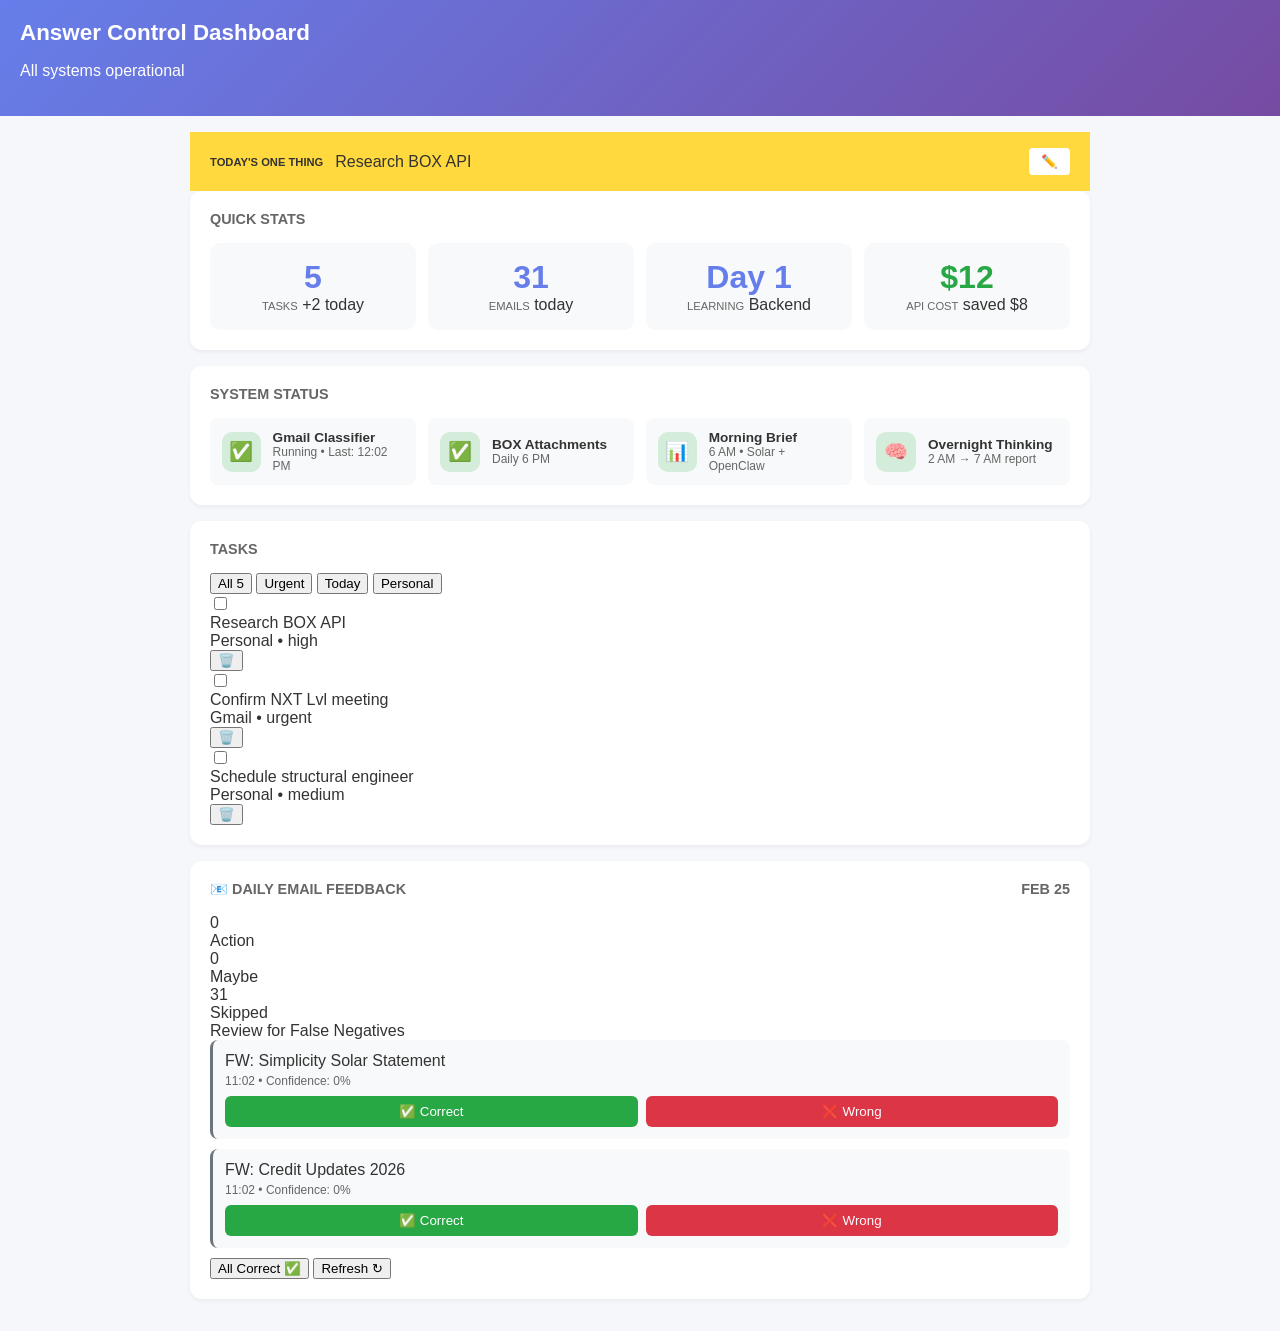
==== index.html @ d1f57bb5 "v2.0: Email feedback integrated, real-time updates, auto-deploy" ====
<!DOCTYPE html>
<html lang="en">
<head>
    <meta charset="UTF-8">
    <meta name="viewport" content="width=device-width, initial-scale=1.0">
    <title>Answer Control Dashboard</title>
    <link rel="stylesheet" href="styles.css">
</head>
<body>
    <div class="header">
        <h1>Answer Control Dashboard</h1>
        <p>All systems operational</p>
    </div>
    
    <div class="container">
        <!-- One Thing Banner -->
        <div class="one-thing-banner" id="one-thing">
            <span class="one-thing-label">TODAY'S ONE THING</span>
            <span class="one-thing-content" id="one-thing-text">Research BOX API for automation</span>
            <button class="one-thing-edit" onclick="editOneThing()">✏️</button>
        </div>
        
        <!-- Quick Stats -->
        <div class="card">
            <div class="card-title">Quick Stats</div>
            <div class="quick-stats">
                <div class="stat-tile">
                    <span class="number" id="stat-tasks">5</span>
                    <span class="label">Tasks</span>
                    <span class="trend up">+2 today</span>
                </div>
                <div class="stat-tile">
                    <span class="number" id="stat-emails">31</span>
                    <span class="label">Emails</span>
                    <span class="trend">today</span>
                </div>
                <div class="stat-tile">
                    <span class="number" id="stat-learning">Day 1</span>
                    <span class="label">Learning</span>
                    <span class="trend">Backend</span>
                </div>
                <div class="stat-tile">
                    <span class="number" style="color: #28a745;">$12</span>
                    <span class="label">API Cost</span>
                    <span class="trend down">saved $8</span>
                </div>
            </div>
        </div>
        
        <!-- System Status -->
        <div class="card">
            <div class="card-title">System Status</div>
            <div class="system-grid">
                <div class="system-item">
                    <div class="system-icon ok">✅</div>
                    <div class="system-info">
                        <div class="system-name">Gmail Classifier</div>
                        <div class="system-status">Running • Last: 12:02 PM</div>
                    </div>
                </div>
                <div class="system-item">
                    <div class="system-icon ok">✅</div>
                    <div class="system-info">
                        <div class="system-name">BOX Attachments</div>
                        <div class="system-status">Daily 6 PM</div>
                    </div>
                </div>
                <div class="system-item">
                    <div class="system-icon ok">📊</div>
                    <div class="system-info">
                        <div class="system-name">Morning Brief</div>
                        <div class="system-status">6 AM • Solar + OpenClaw</div>
                    </div>
                </div>
                <div class="system-item">
                    <div class="system-icon ok">🧠</div>
                    <div class="system-info">
                        <div class="system-name">Overnight Thinking</div>
                        <div class="system-status">2 AM → 7 AM report</div>
                    </div>
                </div>
            </div>
        </div>
        
        <!-- Tasks -->
        <div class="card">
            <div class="card-title">Tasks</div>
            <div class="priority-tabs">
                <button class="priority-tab active" onclick="filterTasks('all')">All <span class="count">5</span></button>
                <button class="priority-tab" onclick="filterTasks('urgent')">Urgent</button>
                <button class="priority-tab" onclick="filterTasks('today')">Today</button>
                <button class="priority-tab" onclick="filterTasks('personal')">Personal</button>
            </div>
            <div class="task-list" id="task-list"></div>
        </div>
        
        <!-- Email Feedback -->
        <div class="card">
            <div class="card-title">📧 Daily Email Feedback <span id="feedback-date">Feb 25</span></div>
            <div class="email-summary">
                <div class="email-stat action">
                    <div class="count" id="email-action">0</div>
                    <div class="label">Action</div>
                </div>
                <div class="email-stat maybe">
                    <div class="count" id="email-maybe">0</div>
                    <div class="label">Maybe</div>
                </div>
                <div class="email-stat skip">
                    <div class="count" id="email-skip">31</div>
                    <div class="label">Skipped</div>
                </div>
            </div>
            <div class="section-subtitle">Review for False Negatives</div>
            <div class="email-list" id="email-feedback-list"></div>
            <div class="batch-actions">
                <button class="btn-primary" onclick="markAllCorrect()">All Correct ✅</button>
                <button class="btn-secondary" onclick="refreshEmailData()">Refresh ↻</button>
            </div>
        </div>
    </div>
    
    <script src="app.js"></script>
</body>
</html>
---- styles.css ----
body {
    font-family: -apple-system, BlinkMacSystemFont, 'Segoe UI', Roboto, sans-serif;
    margin: 0;
    background: #f5f7fa;
    color: #333;
}
.header {
    background: linear-gradient(135deg, #667eea 0%, #764ba2 100%);
    color: white;
    padding: 20px;
    position: sticky;
    top: 0;
    z-index: 100;
}
.header h1 { margin: 0; font-size: 1.4rem; }
.one-thing-banner {
    background: #ffd93d;
    padding: 16px 20px;
    display: flex;
    align-items: center;
    gap: 12px;
}
.one-thing-label {
    font-weight: 600;
    font-size: 0.7rem;
    text-transform: uppercase;
}
.one-thing-content {
    flex: 1;
    font-weight: 500;
}
.one-thing-edit {
    background: white;
    border: none;
    padding: 6px 12px;
    border-radius: 4px;
    cursor: pointer;
}
.container {
    max-width: 900px;
    margin: 0 auto;
    padding: 16px;
}
.card {
    background: white;
    border-radius: 12px;
    padding: 20px;
    margin-bottom: 16px;
    box-shadow: 0 2px 4px rgba(0,0,0,0.05);
}
.card-title {
    font-size: 0.9rem;
    font-weight: 600;
    color: #666;
    text-transform: uppercase;
    margin-bottom: 16px;
    display: flex;
    justify-content: space-between;
}
.quick-stats {
    display: grid;
    grid-template-columns: repeat(2, 1fr);
    gap: 12px;
}
@media (min-width: 600px) {
    .quick-stats { grid-template-columns: repeat(4, 1fr); }
}
.stat-tile {
    background: #f8f9fa;
    border-radius: 10px;
    padding: 16px;
    text-align: center;
}
.stat-tile .number {
    font-size: 2rem;
    font-weight: 700;
    color: #667eea;
    display: block;
}
.stat-tile .label {
    font-size: 0.7rem;
    color: #666;
    text-transform: uppercase;
}
.system-grid {
    display: grid;
    grid-template-columns: repeat(2, 1fr);
    gap: 12px;
}
@media (min-width: 600px) {
    .system-grid { grid-template-columns: repeat(4, 1fr); }
}
.system-item {
    display: flex;
    align-items: center;
    gap: 12px;
    padding: 12px;
    background: #f8f9fa;
    border-radius: 8px;
}
.system-icon {
    width: 40px;
    height: 40px;
    border-radius: 10px;
    display: flex;
    align-items: center;
    justify-content: center;
    font-size: 1.2rem;
    background: #d4edda;
}
.system-name {
    font-weight: 600;
    font-size: 0.85rem;
}
.system-status {
    font-size: 0.75rem;
    color: #666;
}
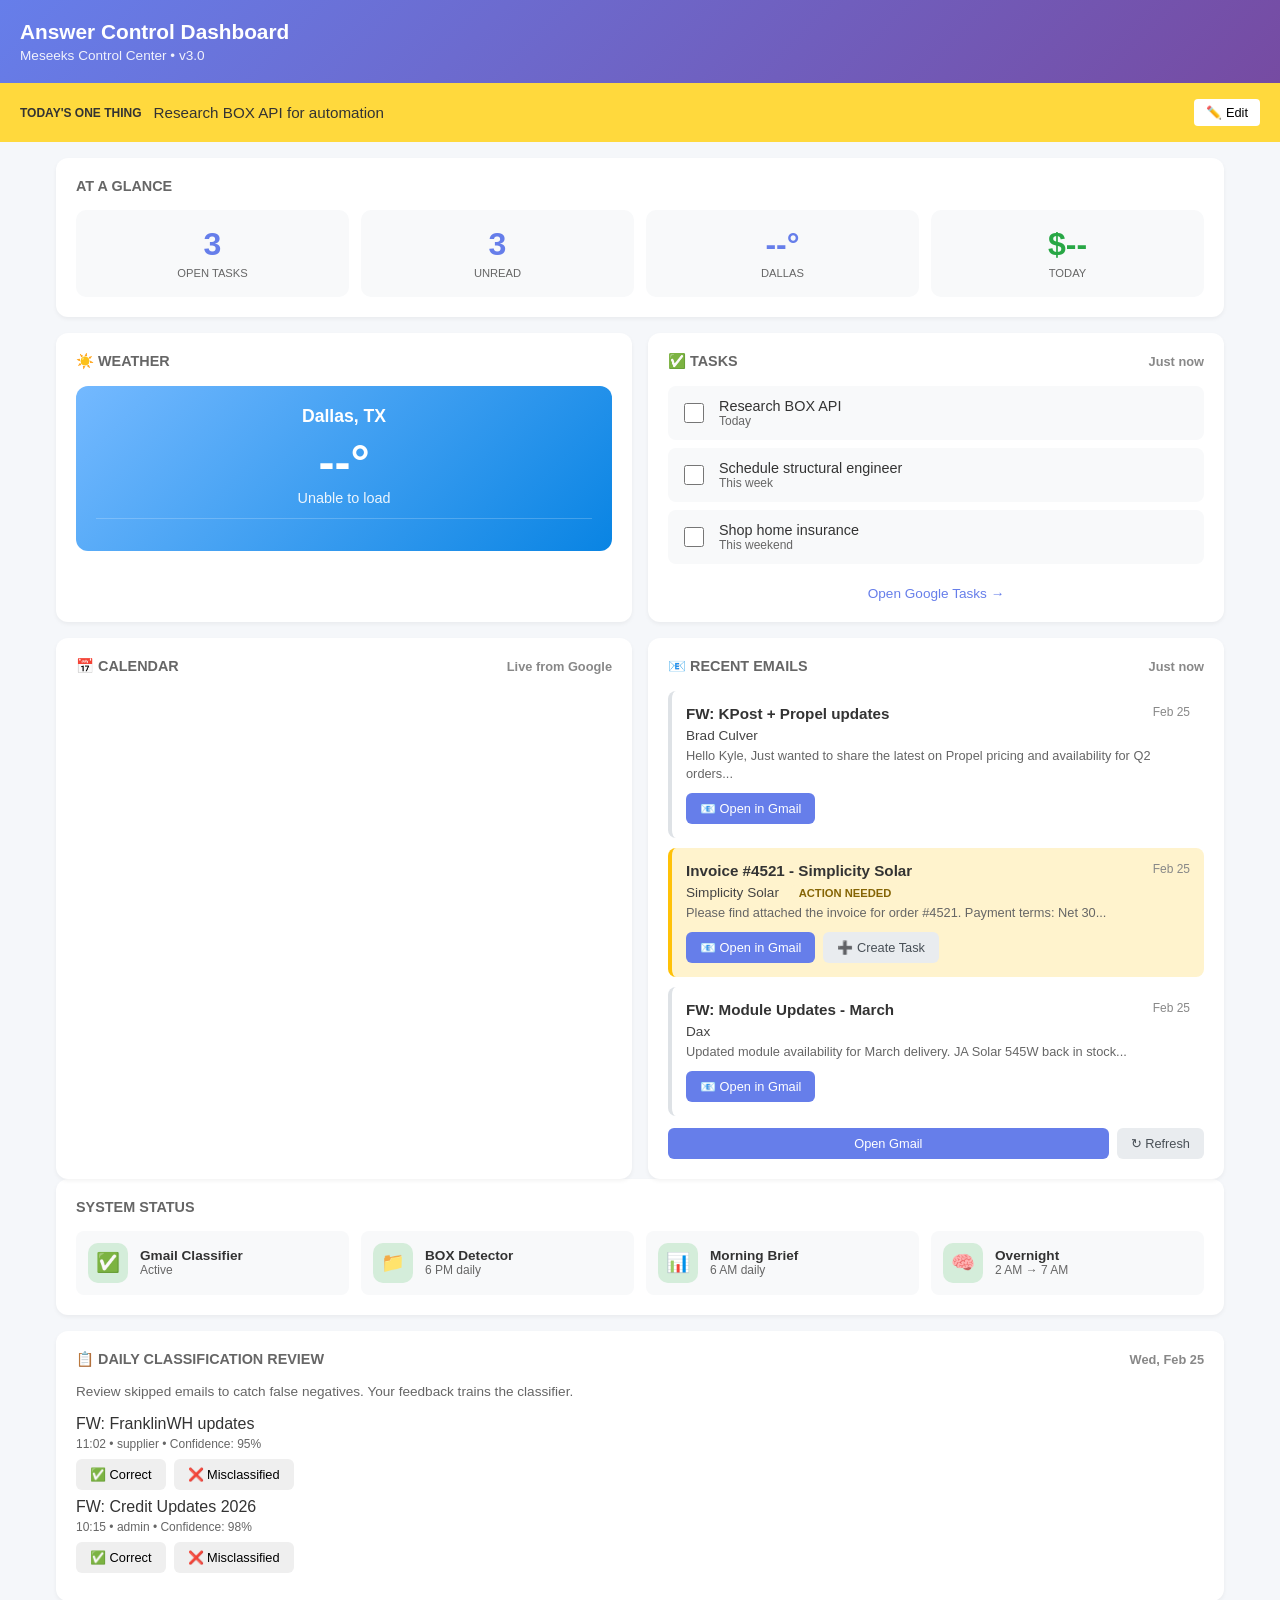
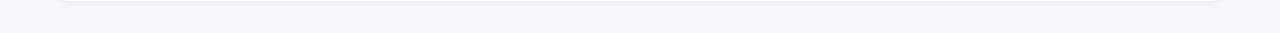
==== commit 6556aacc: "v3.0: Weather, Calendar, Tasks, Gmail widgets" ====
--- a/index.html
+++ b/index.html
@@ -3,46 +3,268 @@
 <head>
     <meta charset="UTF-8">
     <meta name="viewport" content="width=device-width, initial-scale=1.0">
-    <title>Answer Control Dashboard</title>
-    <link rel="stylesheet" href="styles.css">
+    <title>Answer Control Dashboard v3</title>
+    <style>
+        * { box-sizing: border-box; }
+        body {
+            font-family: -apple-system, BlinkMacSystemFont, 'Segoe UI', Roboto, sans-serif;
+            margin: 0;
+            background: #f5f7fa;
+            color: #333;
+        }
+        .header {
+            background: linear-gradient(135deg, #667eea 0%, #764ba2 100%);
+            color: white;
+            padding: 20px;
+            position: sticky;
+            top: 0;
+            z-index: 100;
+        }
+        .header h1 { margin: 0; font-size: 1.3rem; }
+        .header p { margin: 4px 0 0; opacity: 0.9; font-size: 0.85rem; }
+        .one-thing-banner {
+            background: #ffd93d;
+            color: #333;
+            padding: 16px 20px;
+            display: flex;
+            align-items: center;
+            gap: 12px;
+        }
+        .one-thing-label { font-weight: 600; font-size: 0.75rem; text-transform: uppercase; }
+        .one-thing-content { flex: 1; font-size: 0.95rem; font-weight: 500; }
+        .one-thing-edit {
+            background: white; border: none; padding: 6px 12px; border-radius: 4px;
+            cursor: pointer; font-size: 0.8rem;
+        }
+        .container { max-width: 1200px; margin: 0 auto; padding: 16px; }
+        .card {
+            background: white; border-radius: 12px; padding: 20px;
+            margin-bottom: 16px; box-shadow: 0 2px 4px rgba(0,0,0,0.05);
+        }
+        .card-title {
+            font-size: 0.9rem; font-weight: 600; color: #666;
+            text-transform: uppercase; margin-bottom: 16px;
+            display: flex; justify-content: space-between; align-items: center;
+        }
+        .card-subtitle { font-size: 0.8rem; color: #888; text-transform: none; }
+        
+        /* Widgets Grid */
+        .widgets-grid {
+            display: grid; grid-template-columns: 1fr; gap: 16px;
+        }
+        @media (min-width: 900px) { .widgets-grid { grid-template-columns: repeat(2, 1fr); } }
+        .widget-card {
+            background: white; border-radius: 12px; padding: 20px;
+            box-shadow: 0 2px 4px rgba(0,0,0,0.05);
+        }
+        .widget-card.full-width {
+            grid-column: 1 / -1;
+        }
+        
+        /* Weather */
+        .weather-widget {
+            background: linear-gradient(135deg, #74b9ff 0%, #0984e3 100%);
+            color: white; border-radius: 12px; padding: 20px; text-align: center;
+        }
+        .weather-location { font-size: 1.1rem; font-weight: 600; margin-bottom: 8px; }
+        .weather-temp { font-size: 3rem; font-weight: 700; }
+        .weather-condition { font-size: 0.9rem; opacity: 0.9; margin-bottom: 12px; }
+        .weather-forecast { display: flex; justify-content: space-around; padding-top: 12px; border-top: 1px solid rgba(255,255,255,0.2); }
+        .weather-day { text-align: center; }
+        .weather-day .day-name { font-size: 0.75rem; opacity: 0.8; }
+        .weather-day .day-temp { font-size: 1rem; font-weight: 600; }
+        
+        /* Calendar */
+        .calendar-widget iframe { width: 100%; border: none; border-radius: 8px; height: 350px; }
+        
+        /* Tasks */
+        .tasks-list { max-height: 300px; overflow-y: auto; }
+        .task-item {
+            display: flex; align-items: center; gap: 12px;
+            padding: 12px; background: #f8f9fa; border-radius: 8px;
+            margin-bottom: 8px;
+        }
+        .task-checkbox { width: 20px; height: 20px; cursor: pointer; }
+        .task-title { font-weight: 500; font-size: 0.9rem; }
+        .task-title.done { text-decoration: line-through; opacity: 0.6; }
+        .task-due { font-size: 0.75rem; color: #666; }
+        
+        /* Gmail */
+        .gmail-thread {
+            border-radius: 8px; padding: 14px; margin-bottom: 10px;
+            border-left: 4px solid #dee2e6;
+        }
+        .gmail-thread.action-item {
+            background: #fff3cd; border-left-color: #ffc107;
+        }
+        .gmail-thread:hover {
+            background: #e9ecef; transition: background 0.2s;
+        }
+        .gmail-header {
+            display: flex; justify-content: space-between;
+            align-items: flex-start; margin-bottom: 6px;
+        }
+        .gmail-subject { font-weight: 600; font-size: 0.95rem; color: #333; }
+        .gmail-sender { font-size: 0.85rem; color: #444; margin-bottom: 4px; }
+        .gmail-body {
+            font-size: 0.8rem; color: #666; line-height: 1.4;
+            margin-bottom: 10px; display: -webkit-box;
+            -webkit-line-clamp: 2; -webkit-box-orient: vertical;
+            overflow: hidden;
+        }
+        .gmail-body.expanded {
+            -webkit-line-clamp: unset;
+        }
+        .gmail-time { font-size: 0.75rem; color: #888; white-space: nowrap; }
+        .gmail-actions { display: flex; gap: 8px; }
+        .gmail-btn {
+            text-decoration: none; padding: 8px 14px; border-radius: 6px;
+            font-size: 0.8rem; text-align: center; cursor: pointer; border: none;
+        }
+        .gmail-btn-primary { background: #667eea; color: white; }
+        .gmail-btn-secondary { background: #e9ecef; color: #495057; }
+        .action-badge {
+            color: #856404; background: #fff3cd;
+            padding: 2px 8px; border-radius: 4px;
+            font-size: 0.7rem; margin-left: 8px; font-weight: 600;
+        }
+        
+        /* System Status */
+        .system-grid {
+            display: grid; grid-template-columns: repeat(2, 1fr); gap: 12px;
+        }
+        @media (min-width: 600px) { .system-grid { grid-template-columns: repeat(4, 1fr); } }
+        .system-item {
+            display: flex; align-items: center; gap: 12px;
+            padding: 12px; background: #f8f9fa; border-radius: 8px;
+        }
+        .system-icon {
+            width: 40px; height: 40px; border-radius: 10px;
+            display: flex; align-items: center; justify-content: center;
+            font-size: 1.2rem; background: #d4edda;
+        }
+        .system-name { font-weight: 600; font-size: 0.85rem; }
+        .system-status { font-size: 0.75rem; color: #666; }
+        
+        /* Quick Stats */
+        .quick-stats {
+            display: grid; grid-template-columns: repeat(2, 1fr); gap: 12px;
+        }
+        @media (min-width: 600px) { .quick-stats { grid-template-columns: repeat(4, 1fr); } }
+        .stat-tile {
+            background: #f8f9fa; border-radius: 10px; padding: 16px; text-align: center;
+        }
+        .stat-tile .number {
+            font-size: 2rem; font-weight: 700; color: #667eea; display: block;
+        }
+        .stat-tile .label {
+            font-size: 0.7rem; color: #666; text-transform: uppercase; margin-top: 4px;
+        }
+        
+        /* Loading */
+        .loading {
+            text-align: center; padding: 40px; color: #666;
+        }
+        .spinner {
+            border: 3px solid #f3f3f3; border-top: 3px solid #667eea;
+            border-radius: 50%; width: 30px; height: 30px;
+            animation: spin 1s linear infinite; margin: 0 auto 10px;
+        }
+        @keyframes spin { 0% { transform: rotate(0deg); } 100% { transform: rotate(360deg); } }
+    </style>
 </head>
 <body>
     <div class="header">
         <h1>Answer Control Dashboard</h1>
-        <p>All systems operational</p>
+        <p>Meseeks Control Center • v3.0</p>
+    </div>
+    
+    <div class="one-thing-banner" id="one-thing">
+        <span class="one-thing-label">TODAY'S ONE THING</span>
+        <span class="one-thing-content" id="one-thing-text">Research BOX API for automation</span>
+        <button class="one-thing-edit" onclick="editOneThing()">✏️ Edit</button>
     </div>
     
     <div class="container">
-        <!-- One Thing Banner -->
-        <div class="one-thing-banner" id="one-thing">
-            <span class="one-thing-label">TODAY'S ONE THING</span>
-            <span class="one-thing-content" id="one-thing-text">Research BOX API for automation</span>
-            <button class="one-thing-edit" onclick="editOneThing()">✏️</button>
-        </div>
-        
-        <!-- Quick Stats -->
+        <!-- Quick Stats Row -->
         <div class="card">
-            <div class="card-title">Quick Stats</div>
+            <div class="card-title">At a Glance</div>
             <div class="quick-stats">
                 <div class="stat-tile">
-                    <span class="number" id="stat-tasks">5</span>
-                    <span class="label">Tasks</span>
-                    <span class="trend up">+2 today</span>
+                    <span class="number" id="stat-tasks">--</span>
+                    <span class="label">Open Tasks</span>
                 </div>
                 <div class="stat-tile">
-                    <span class="number" id="stat-emails">31</span>
-                    <span class="label">Emails</span>
-                    <span class="trend">today</span>
+                    <span class="number" id="stat-emails">--</span>
+                    <span class="label">Unread</span>
                 </div>
                 <div class="stat-tile">
-                    <span class="number" id="stat-learning">Day 1</span>
-                    <span class="label">Learning</span>
-                    <span class="trend">Backend</span>
+                    <span class="number" id="stat-temp">--°</span>
+                    <span class="label">Dallas</span>
                 </div>
                 <div class="stat-tile">
-                    <span class="number" style="color: #28a745;">$12</span>
-                    <span class="label">API Cost</span>
-                    <span class="trend down">saved $8</span>
+                    <span class="number" style="color: #28a745;">$--</span>
+                    <span class="label">Today</span>
+                </div>
+            </div>
+        </div>
+        
+        <!-- Widgets Grid -->
+        <div class="widgets-grid">
+            
+            <!-- Weather Widget -->
+            <div class="widget-card">
+                <div class="card-title">☀️ Weather <span class="card-subtitle" id="weather-updated"></span></div>
+                <div class="weather-widget" id="weather-widget">
+                    <div class="weather-location">Dallas, TX</div>
+                    <div class="weather-temp" id="weather-temp">--°</div>
+                    <div class="weather-condition" id="weather-condition">Loading...</div>
+                    <div class="weather-forecast" id="weather-forecast"></div>
+                </div>
+            </div>
+            
+            <!-- Tasks Widget -->
+            <div class="widget-card">
+                <div class="card-title">✅ Tasks <span class="card-subtitle" id="tasks-updated"></span></div>
+                <div class="tasks-list" id="tasks-list">
+                    <div class="loading"><div class="spinner"></div>Loading tasks...</div>
+                </div>
+                <div style="margin-top: 12px; text-align: center;">
+                    <a href="https://tasks.google.com/" target="_blank" 
+                       style="color: #667eea; font-size: 0.85rem; text-decoration: none;">
+                       Open Google Tasks →
+                    </a>
+                </div>
+            </div>
+            
+            <!-- Calendar Widget -->
+            <div class="widget-card">
+                <div class="card-title">📅 Calendar <span class="card-subtitle">Live from Google</span></div>
+                <div class="calendar-widget">
+                    <iframe src="https://calendar.google.com/calendar/embed?src=meseeksingram%40gmail.com&ctz=America%2FChicago&mode=AGENDA&showCalendars=0&showPrint=0&showTabs=0&showTz=0&showTitle=0"
+                            style="border: 0; height: 320px; width: 100%; border-radius: 8px;"
+                            frameborder="0" scrolling="no">
+                    </iframe>
+                </div>
+            </div>
+            
+            <!-- Gmail Widget -->
+            <div class="widget-card">
+                <div class="card-title">
+                    📧 Recent Emails
+                    <span class="card-subtitle" id="gmail-updated"></span>
+                </div>
+                <div id="gmail-list">
+                    <div class="loading"><div class="spinner"></div>Loading emails...</div>
+                </div>
+                <div style="margin-top: 12px; display: flex; gap: 8px;">
+                    <a href="https://mail.google.com" target="_blank"
+                       class="gmail-btn gmail-btn-primary" style="flex: 1;">
+                       Open Gmail
+                    </a>
+                    <button class="gmail-btn gmail-btn-secondary" onclick="refreshGmail()">
+                        ↻ Refresh
+                    </button>
                 </div>
             </div>
         </div>
@@ -52,74 +274,263 @@
             <div class="card-title">System Status</div>
             <div class="system-grid">
                 <div class="system-item">
-                    <div class="system-icon ok">✅</div>
+                    <div class="system-icon">✅</div>
                     <div class="system-info">
                         <div class="system-name">Gmail Classifier</div>
-                        <div class="system-status">Running • Last: 12:02 PM</div>
+                        <div class="system-status" id="classifier-status">Active</div>
                     </div>
                 </div>
                 <div class="system-item">
-                    <div class="system-icon ok">✅</div>
+                    <div class="system-icon">📁</div>
                     <div class="system-info">
-                        <div class="system-name">BOX Attachments</div>
-                        <div class="system-status">Daily 6 PM</div>
+                        <div class="system-name">BOX Detector</div>
+                        <div class="system-status">6 PM daily</div>
                     </div>
                 </div>
                 <div class="system-item">
-                    <div class="system-icon ok">📊</div>
+                    <div class="system-icon">📊</div>
                     <div class="system-info">
                         <div class="system-name">Morning Brief</div>
-                        <div class="system-status">6 AM • Solar + OpenClaw</div>
+                        <div class="system-status">6 AM daily</div>
                     </div>
                 </div>
                 <div class="system-item">
-                    <div class="system-icon ok">🧠</div>
+                    <div class="system-icon">🧠</div>
                     <div class="system-info">
-                        <div class="system-name">Overnight Thinking</div>
-                        <div class="system-status">2 AM → 7 AM report</div>
-                    </div>
-                </div>
-            </div>
-        </div>
-        
-        <!-- Tasks -->
-        <div class="card">
-            <div class="card-title">Tasks</div>
-            <div class="priority-tabs">
-                <button class="priority-tab active" onclick="filterTasks('all')">All <span class="count">5</span></button>
-                <button class="priority-tab" onclick="filterTasks('urgent')">Urgent</button>
-                <button class="priority-tab" onclick="filterTasks('today')">Today</button>
-                <button class="priority-tab" onclick="filterTasks('personal')">Personal</button>
-            </div>
-            <div class="task-list" id="task-list"></div>
+                        <div class="system-name">Overnight</div>
+                        <div class="system-status">2 AM → 7 AM</div>
+                    </div>
+                </div>
+            </div>
         </div>
         
         <!-- Email Feedback -->
         <div class="card">
-            <div class="card-title">📧 Daily Email Feedback <span id="feedback-date">Feb 25</span></div>
-            <div class="email-summary">
-                <div class="email-stat action">
-                    <div class="count" id="email-action">0</div>
-                    <div class="label">Action</div>
-                </div>
-                <div class="email-stat maybe">
-                    <div class="count" id="email-maybe">0</div>
-                    <div class="label">Maybe</div>
-                </div>
-                <div class="email-stat skip">
-                    <div class="count" id="email-skip">31</div>
-                    <div class="label">Skipped</div>
-                </div>
-            </div>
-            <div class="section-subtitle">Review for False Negatives</div>
-            <div class="email-list" id="email-feedback-list"></div>
-            <div class="batch-actions">
-                <button class="btn-primary" onclick="markAllCorrect()">All Correct ✅</button>
-                <button class="btn-secondary" onclick="refreshEmailData()">Refresh ↻</button>
-            </div>
+            <div class="card-title">
+                📋 Daily Classification Review
+                <span class="card-subtitle" id="feedback-date"></span>
+            </div>
+            <p style="color: #666; font-size: 0.85rem; margin-bottom: 16px;">
+                Review skipped emails to catch false negatives. Your feedback trains the classifier.
+            </p>
+            <div id="feedback-list"></div>
         </div>
     </div>
     
-    <script src="app.js"></script>
+    <script>
+        // ========== TODAY'S ONE THING ==========
+        function editOneThing() {
+            const current = document.getElementById('one-thing-text').textContent;
+            const updated = prompt("Today's One Thing:", current);
+            if (updated) {
+                document.getElementById('one-thing-text').textContent = updated;
+                localStorage.setItem('kyle_today_onething', updated);
+            }
+        }
+        
+        // ========== WEATHER ==========
+        async function loadWeather() {
+            try {
+                // Using Open-Meteo free API (no key)
+                const res = await fetch('https://api.open-meteo.com/v1/forecast?latitude=32.78&longitude=-96.81&current=temperature_2m,weather_code&daily=temperature_2m_max,temperature_2m_min,weather_code&timezone=America%2FChicago');
+                const data = await res.json();
+                
+                // Current
+                document.getElementById('weather-temp').textContent = Math.round(data.current.temperature_2m) + '°';
+                document.getElementById('weather-condition').textContent = getWeatherDesc(data.current.weather_code);
+                document.getElementById('stat-temp').textContent = Math.round(data.current.temperature_2m) + '°';
+                document.getElementById('weather-updated').textContent = 'Updated ' + new Date().toLocaleTimeString('en-US', {hour: 'numeric', minute: '2-digit'});
+                
+                // Forecast (next 3 days)
+                const forecast = document.getElementById('weather-forecast');
+                const days = ['Sun', 'Mon', 'Tue', 'Wed', 'Thu', 'Fri', 'Sat'];
+                forecast.innerHTML = data.daily.time.slice(1, 4).map((t, i) => {
+                    const date = new Date(t);
+                    const dayName = days[date.getDay()];
+                    const high = Math.round(data.daily.temperature_2m_max[i + 1]);
+                    const low = Math.round(data.daily.temperature_2m_min[i + 1]);
+                    return `<div class="weather-day"><div class="day-name">${dayName}</div><div class="day-temp">${high}°/${low}°</div></div>`;
+                }).join('');
+            } catch (e) {
+                document.getElementById('weather-condition').textContent = 'Unable to load';
+            }
+        }
+        
+        function getWeatherDesc(code) {
+            const codes = {
+                0: 'Clear', 1: 'Mostly clear', 2: 'Partly cloudy', 3: 'Cloudy',
+                45: 'Fog', 48: 'Fog', 51: 'Light drizzle', 53: 'Drizzle', 55: 'Heavy drizzle',
+                61: 'Light rain', 63: 'Rain', 65: 'Heavy rain', 71: 'Snow', 95: 'Thunderstorm'
+            };
+            return codes[code] || 'Unknown';
+        }
+        
+        // ========== TASKS ==========
+        function loadTasks() {
+            // Sample tasks - in production, fetch from Google Tasks API
+            const tasks = [
+                { id: 1, title: 'Research BOX API', due: 'Today', done: false, priority: 'high' },
+                { id: 2, title: 'Schedule structural engineer', due: 'This week', done: false, priority: 'medium' },
+                { id: 3, title: 'Shop home insurance', due: 'This weekend', done: false, priority: 'low' }
+            ];
+            
+            const container = document.getElementById('tasks-list');
+            container.innerHTML = tasks.map(t => `
+                <div class="task-item" data-id="${t.id}">
+                    <input type="checkbox" class="task-checkbox" ${t.done ? 'checked' : ''} onchange="toggleTask(${t.id})">
+                    <div style="flex:1;">
+                        <div class="task-title ${t.done ? 'done' : ''}">${t.title}</div>
+                        <div class="task-due">${t.due}</div>
+                    </div>
+                </div>
+            `).join('');
+            
+            document.getElementById('stat-tasks').textContent = tasks.filter(t => !t.done).length;
+            document.getElementById('tasks-updated').textContent = 'Just now';
+        }
+        
+        function toggleTask(id) {
+            // In production: update Google Tasks
+            alert('Task ' + id + ' toggled (sync with Google Tasks coming)');
+        }
+        
+        // ========== GMAIL ==========
+        function loadGmail() {
+            // Sample data - in production, fetch from API
+            const threads = [
+                {
+                    threadId: '18e5a1',
+                    subject: 'FW: KPost + Propel updates',
+                    sender: 'Brad Culver',
+                    bodyPreview: 'Hello Kyle, Just wanted to share the latest on Propel pricing and availability for Q2 orders...',
+                    date: '2026-02-25T16:30:00Z',
+                    classification: 'skipped'
+                },
+                {
+                    threadId: '18e4b2',
+                    subject: 'Invoice #4521 - Simplicity Solar',
+                    sender: 'Simplicity Solar',
+                    bodyPreview: 'Please find attached the invoice for order #4521. Payment terms: Net 30...',
+                    date: '2026-02-25T15:15:00Z',
+                    classification: 'for_kyle'
+                },
+                {
+                    threadId: '18e3c3',
+                    subject: 'FW: Module Updates - March',
+                    sender: 'Dax',
+                    bodyPreview: 'Updated module availability for March delivery. JA Solar 545W back in stock...',
+                    date: '2026-02-25T14:45:00Z',
+                    classification: 'skipped'
+                }
+            ];
+            
+            renderGmailList(threads);
+            document.getElementById('gmail-updated').textContent = 'Just now';
+            document.getElementById('stat-emails').textContent = threads.length;
+        }
+        
+        function renderGmailList(threads) {
+            const container = document.getElementById('gmail-list');
+            container.innerHTML = threads.map(t => {
+                const time = formatTime(t.date);
+                const isAction = t.classification === 'for_kyle';
+                return `
+                    <div class="gmail-thread ${isAction ? 'action-item' : ''}">
+                        <div class="gmail-header">
+                            <div class="gmail-subject">${escapeHtml(t.subject)}</div>
+                            <span class="gmail-time">${time}</span>
+                        </div>
+                        <div class="gmail-sender">
+                            ${escapeHtml(t.sender.split('<')[0].trim())}
+                            ${isAction ? '<span class="action-badge">ACTION NEEDED</span>' : ''}
+                        </div>
+                        <div class="gmail-body">${escapeHtml(t.bodyPreview)}</div>
+                        <div class="gmail-actions">
+                            <a href="https://mail.google.com/mail/u/0/#inbox/${t.threadId}" 
+                               target="_blank" class="gmail-btn gmail-btn-primary">
+                               📧 Open in Gmail
+                            </a>
+                            ${isAction ? `
+                                <button class="gmail-btn gmail-btn-secondary" onclick="createTask('${t.threadId}')">
+                                    ➕ Create Task
+                                </button>
+                            ` : ''}
+                        </div>
+                    </div>
+                `;
+            }).join('');
+        }
+        
+        function refreshGmail() {
+            document.getElementById('gmail-list').innerHTML = '<div class="loading"><div class="spinner"></div>Refreshing...</div>';
+            setTimeout(loadGmail, 500);
+        }
+        
+        function createTask(threadId) {
+            alert('Task created from thread ' + threadId + ' (connect to Google Tasks API)');
+        }
+        
+        // ========== EMAIL FEEDBACK ==========
+        function loadEmailFeedback() {
+            const data = {
+                date: 'Wed, Feb 25',
+                stats: { for_kyle: 0, maybe: 0, skipped: 47 },
+                emails: [
+                    { id: '1', subject: 'FW: FranklinWH updates', time: '11:02', confidence: 95, action: 'skipped', category: 'supplier' },
+                    { id: '2', subject: 'FW: Credit Updates 2026', time: '10:15', confidence: 98, action: 'skipped', category: 'admin' }
+                ]
+            };
+            
+            document.getElementById('feedback-date').textContent = data.date;
+            const container = document.getElementById('feedback-list');
+            container.innerHTML = data.emails.map(e => `
+                <div class="email-thread" style="margin-bottom: 8px;">
+                    <div style="font-weight: 500; margin-bottom: 4px;">${escapeHtml(e.subject)}</div>
+                    <div style="font-size: 0.75rem; color: #666; margin-bottom: 8px;">
+                        ${e.time} • ${e.category} • Confidence: ${e.confidence}%
+                    </div>
+                    <div class="gmail-actions">
+                        <button class="gmail-btn gmail-btn-correct" onclick="markFeedback('${e.id}', 'correct')">✅ Correct</button>
+                        <button class="gmail-btn gmail-btn-wrong" onclick="markFeedback('${e.id}', 'wrong')">❌ Misclassified</button>
+                    </div>
+                </div>
+            `).join('');
+        }
+        
+        function markFeedback(id, feedback) {
+            alert('Feedback: ' + feedback + ' for email ' + id + ' (sync with training data)');
+            // In production: Send to backend for model training
+        }
+        
+        // ========== UTILS ==========
+        function formatTime(dateStr) {
+            const date = new Date(dateStr);
+            const now = new Date();
+            const diff = (now - date) / 1000 / 60;
+            
+            if (diff < 60) return Math.floor(diff) + 'm';
+            if (diff < 1440) return Math.floor(diff / 60) + 'h';
+            return date.toLocaleDateString('en-US', { month: 'short', day: 'numeric' });
+        }
+        
+        function escapeHtml(text) {
+            if (!text) return '';
+            const div = document.createElement('div');
+            div.textContent = text;
+            return div.innerHTML;
+        }
+        
+        // ========== INIT ==========
+        document.addEventListener('DOMContentLoaded', () => {
+            loadWeather();
+            loadTasks();
+            loadGmail();
+            loadEmailFeedback();
+            
+            // Auto-refresh
+            setInterval(loadWeather, 300000); // Every 5 minutes
+            setInterval(loadGmail, 300000);
+        });
+    </script>
 </body>
 </html>
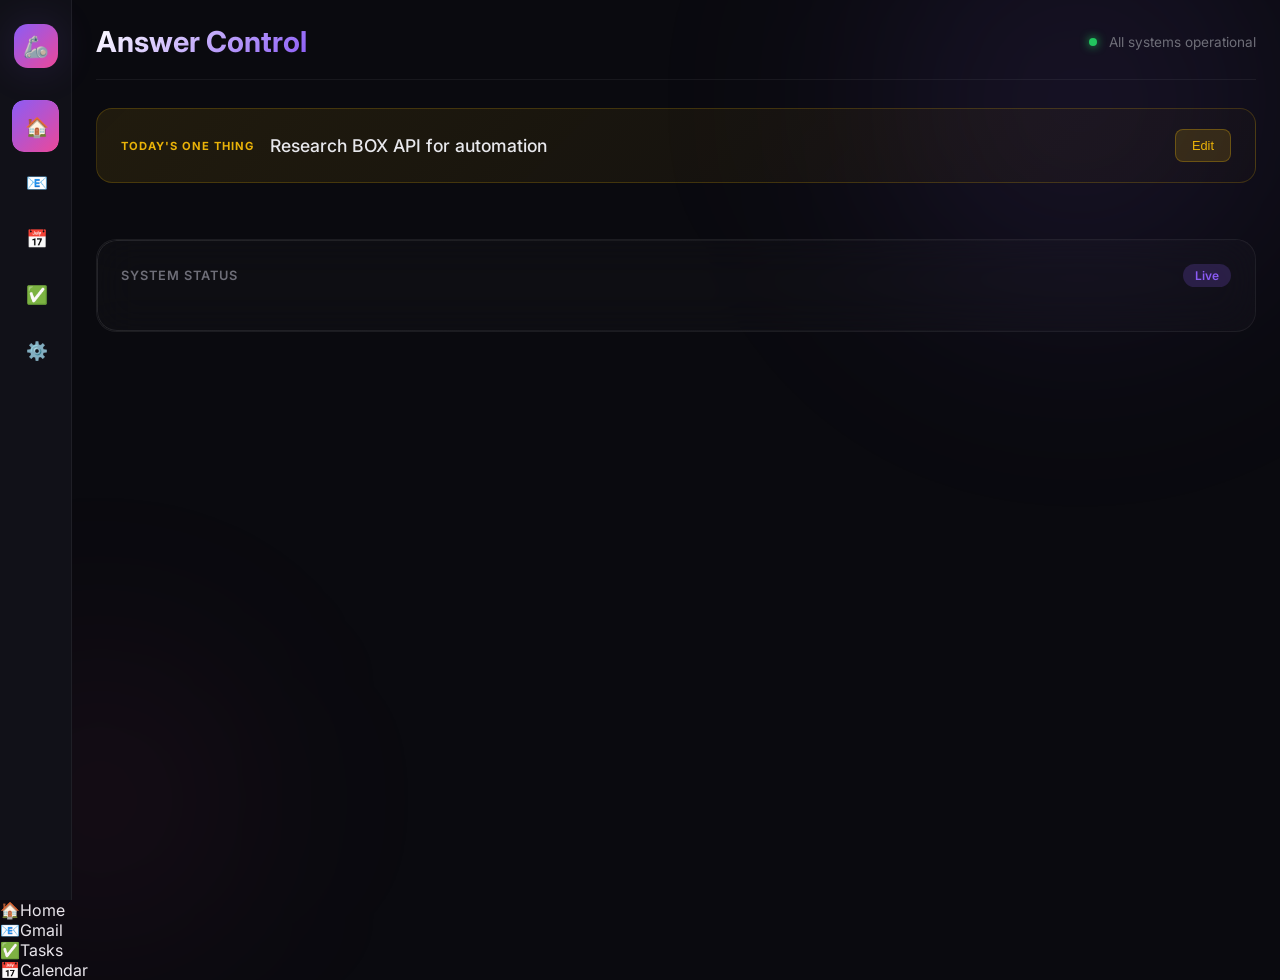
==== commit 3e2e1220: "v4.0: Dark mode glassmorphism, drag-drop tasks, hover animations" ====
--- a/index.html
+++ b/index.html
@@ -2,535 +2,684 @@
 <html lang="en">
 <head>
     <meta charset="UTF-8">
-    <meta name="viewport" content="width=device-width, initial-scale=1.0">
-    <title>Answer Control Dashboard v3</title>
+    <meta name="viewport" content="width=device-width, initial-scale=1.0, maximum-scale=1.0, user-scalable=no">
+    <title>Answer Control Dashboard v4</title>
+    <link href="https://fonts.googleapis.com/css2?family=Inter:wght@400;500;600;700&display=swap" rel="stylesheet">
     <style>
-        * { box-sizing: border-box; }
+        :root {
+            --bg-primary: #0a0a0f;
+            --bg-secondary: #111118;
+            --bg-tertiary: #1a1a24;
+            --text-primary: #e8e8ec;
+            --text-secondary: #6e6e78;
+            --accent-purple: #8b5cf6;
+            --accent-pink: #ec4899;
+            --accent-cyan: #06b6d4;
+            --glass-bg: rgba(255, 255, 255, 0.02);
+            --glass-border: rgba(255, 255, 255, 0.06);
+            --glow-purple: 0 0 40px rgba(139, 92, 246, 0.15);
+            --glow-hover: 0 0 60px rgba(139, 92, 246, 0.25);
+        }
+
+        * { box-sizing: border-box; margin: 0; padding: 0; -webkit-tap-highlight-color: transparent; }
+        
         body {
-            font-family: -apple-system, BlinkMacSystemFont, 'Segoe UI', Roboto, sans-serif;
-            margin: 0;
-            background: #f5f7fa;
-            color: #333;
-        }
+            font-family: 'Inter', -apple-system, sans-serif;
+            background: var(--bg-primary);
+            color: var(--text-primary);
+            min-height: 100vh;
+            overflow-x: hidden;
+        }
+
+        /* Animated Background */
+        .bg-orb {
+            position: fixed;
+            border-radius: 50%;
+            filter: blur(100px);
+            pointer-events: none;
+            z-index: 0;
+        }
+        .bg-orb-1 {
+            width: 600px; height: 600px;
+            background: radial-gradient(circle, rgba(139, 92, 246, 0.15) 0%, transparent 70%);
+            top: -200px; right: -100px;
+            animation: float 20s ease-in-out infinite;
+        }
+        .bg-orb-2 {
+            width: 400px; height: 400px;
+            background: radial-gradient(circle, rgba(236, 72, 153, 0.1) 0%, transparent 70%);
+            bottom: -100px; left: -100px;
+            animation: float 15s ease-in-out infinite reverse;
+        }
+        @keyframes float {
+            0%, 100% { transform: translate(0, 0); }
+            50% { transform: translate(30px, -30px); }
+        }
+
+        /* App Layout */
+        .app {
+            display: flex;
+            min-height: 100vh;
+            position: relative;
+            z-index: 1;
+        }
+
+        /* Sidebar - Icon-only by default, expands on hover */
+        .sidebar {
+            width: 72px;
+            background: var(--bg-secondary);
+            border-right: 1px solid var(--glass-border);
+            display: flex;
+            flex-direction: column;
+            align-items: center;
+            padding: 24px 0;
+            position: fixed;
+            height: 100vh;
+            z-index: 100;
+            transition: width 0.4s cubic-bezier(0.4, 0, 0.2, 1);
+        }
+        .sidebar:hover { width: 220px; }
+        
+        .logo {
+            width: 44px; height: 44px;
+            background: linear-gradient(135deg, var(--accent-purple), var(--accent-pink));
+            border-radius: 14px;
+            display: flex; align-items: center; justify-content: center;
+            font-size: 1.3rem;
+            margin-bottom: 32px;
+            box-shadow: var(--glow-purple);
+            animation: pulse-glow 3s ease-in-out infinite;
+        }
+        @keyframes pulse-glow {
+            0%, 100% { box-shadow: 0 0 40px rgba(139, 92, 246, 0.3); }
+            50% { box-shadow: 0 0 60px rgba(139, 92, 246, 0.5); }
+        }
+
+        .nav {
+            display: flex; flex-direction: column; gap: 4px;
+            width: 100%; padding: 0 12px;
+        }
+        .nav-item {
+            display: flex; align-items: center; gap: 14px;
+            padding: 14px;
+            border-radius: 12px;
+            cursor: pointer;
+            color: var(--text-secondary);
+            position: relative;
+            overflow: hidden;
+            transition: all 0.3s ease;
+        }
+        .nav-item::before {
+            content: ''; position: absolute;
+            inset: 0; border-radius: 12px;
+            background: linear-gradient(135deg, var(--accent-purple), var(--accent-pink));
+            opacity: 0; transition: opacity 0.3s ease;
+        }
+        .nav-item:hover::before { opacity: 0.1; }
+        .nav-item:hover { color: var(--text-primary); }
+        .nav-item.active::before { opacity: 1; }
+        .nav-item.active { color: white; }
+        .nav-item.active .nav-icon { transform: scale(1.1); }
+        .nav-icon { 
+            width: 24px; height: 24px; 
+            display: flex; align-items: center; justify-content: center;
+            font-size: 1.1rem; position: relative; z-index: 1;
+            transition: transform 0.2s ease;
+        }
+        .nav-label { 
+            font-size: 0.9rem; font-weight: 500;
+            opacity: 0; width: 0;
+            transition: all 0.3s ease;
+            white-space: nowrap;
+            position: relative; z-index: 1;
+        }
+        .sidebar:hover .nav-label { opacity: 1; width: auto; }
+
+        /* Main Content */
+        .main {
+            flex: 1; margin-left: 72px;
+            padding: 24px;
+            min-height: 100vh;
+            transition: margin-left 0.4s cubic-bezier(0.4, 0, 0.2, 1);
+        }
+        .sidebar:hover + .main { margin-left: 220px; }
+
+        /* Header */
         .header {
-            background: linear-gradient(135deg, #667eea 0%, #764ba2 100%);
-            color: white;
-            padding: 20px;
-            position: sticky;
-            top: 0;
-            z-index: 100;
-        }
-        .header h1 { margin: 0; font-size: 1.3rem; }
-        .header p { margin: 4px 0 0; opacity: 0.9; font-size: 0.85rem; }
-        .one-thing-banner {
-            background: #ffd93d;
-            color: #333;
-            padding: 16px 20px;
-            display: flex;
-            align-items: center;
-            gap: 12px;
-        }
-        .one-thing-label { font-weight: 600; font-size: 0.75rem; text-transform: uppercase; }
-        .one-thing-content { flex: 1; font-size: 0.95rem; font-weight: 500; }
-        .one-thing-edit {
-            background: white; border: none; padding: 6px 12px; border-radius: 4px;
-            cursor: pointer; font-size: 0.8rem;
-        }
-        .container { max-width: 1200px; margin: 0 auto; padding: 16px; }
+            display: flex; justify-content: space-between; align-items: center;
+            margin-bottom: 28px; padding-bottom: 20px;
+            border-bottom: 1px solid var(--glass-border);
+        }
+        .header-title {
+            font-size: 1.8rem; font-weight: 700;
+            background: linear-gradient(135deg, #fff, var(--accent-purple));
+            -webkit-background-clip: text; -webkit-text-fill-color: transparent;
+        }
+        .header-meta {
+            display: flex; gap: 12px; align-items: center;
+            color: var(--text-secondary); font-size: 0.85rem;
+        }
+        .status-dot {
+            width: 8px; height: 8px; border-radius: 50%;
+            background: #22c55e; box-shadow: 0 0 10px #22c55e;
+            animation: status-pulse 2s ease-in-out infinite;
+        }
+        @keyframes status-pulse {
+            0%, 100% { opacity: 1; }
+            50% { opacity: 0.5; }
+        }
+
+        /* One Thing Banner */
+        .banner {
+            background: linear-gradient(135deg, rgba(234, 179, 8, 0.1), rgba(234, 179, 8, 0.02));
+            border: 1px solid rgba(234, 179, 8, 0.2);
+            border-radius: 16px; padding: 20px 24px;
+            margin-bottom: 28px;
+            display: flex; align-items: center; gap: 16px;
+            position: relative; overflow: hidden;
+        }
+        .banner::before {
+            content: ''; position: absolute; inset: 0;
+            background: linear-gradient(90deg, transparent, rgba(234, 179, 8, 0.1), transparent);
+            transform: translateX(-100%);
+            animation: shimmer 4s infinite;
+        }
+        @keyframes shimmer {
+            0% { transform: translateX(-100%); }
+            100% { transform: translateX(200%); }
+        }
+        .banner-label {
+            font-size: 0.7rem; font-weight: 700; text-transform: uppercase;
+            color: #eab308; letter-spacing: 1px;
+        }
+        .banner-content {
+            flex: 1; font-size: 1.1rem; font-weight: 500;
+        }
+        .banner-edit {
+            background: rgba(234, 179, 8, 0.15);
+            border: 1px solid rgba(234, 179, 8, 0.3);
+            color: #eab308; padding: 8px 16px;
+            border-radius: 8px; cursor: pointer;
+            font-size: 0.8rem; font-weight: 500;
+            transition: all 0.2s ease;
+        }
+        .banner-edit:hover {
+            background: rgba(234, 179, 8, 0.25);
+            transform: scale(1.05);
+        }
+
+        /* Glass Cards */
         .card {
-            background: white; border-radius: 12px; padding: 20px;
-            margin-bottom: 16px; box-shadow: 0 2px 4px rgba(0,0,0,0.05);
+            background: var(--glass-bg);
+            backdrop-filter: blur(20px);
+            border: 1px solid var(--glass-border);
+            border-radius: 20px;
+            padding: 24px;
+            transition: all 0.4s cubic-bezier(0.4, 0, 0.2, 1);
+            position: relative;
+            overflow: hidden;
+        }
+        .card::before {
+            content: ''; position: absolute; inset: 0;
+            border-radius: 20px;
+            padding: 1px;
+            background: linear-gradient(135deg, rgba(255,255,255,0.1), transparent);
+            -webkit-mask: linear-gradient(#fff 0 0) content-box, linear-gradient(#fff 0 0);
+            mask-composite: exclude;
+            pointer-events: none;
+        }
+        .card:hover {
+            transform: translateY(-8px) scale(1.01);
+            box-shadow: var(--glow-hover);
+            border-color: rgba(139, 92, 246, 0.3);
+        }
+
+        /* Grid Layout */
+        .grid {
+            display: grid;
+            grid-template-columns: repeat(auto-fit, minmax(360px, 1fr));
+            gap: 24px;
+            margin-bottom: 28px;
+        }
+        @media (max-width: 768px) {
+            .grid { grid-template-columns: 1fr; }
+            .sidebar:hover { width: 72px; }
+            .sidebar:hover + .main { margin-left: 72px; }
+            .nav-label { display: none; }
+        }
+
+        .card-header {
+            display: flex; justify-content: space-between; align-items: center;
+            margin-bottom: 20px;
         }
         .card-title {
-            font-size: 0.9rem; font-weight: 600; color: #666;
-            text-transform: uppercase; margin-bottom: 16px;
-            display: flex; justify-content: space-between; align-items: center;
-        }
-        .card-subtitle { font-size: 0.8rem; color: #888; text-transform: none; }
-        
-        /* Widgets Grid */
-        .widgets-grid {
-            display: grid; grid-template-columns: 1fr; gap: 16px;
-        }
-        @media (min-width: 900px) { .widgets-grid { grid-template-columns: repeat(2, 1fr); } }
-        .widget-card {
-            background: white; border-radius: 12px; padding: 20px;
-            box-shadow: 0 2px 4px rgba(0,0,0,0.05);
-        }
-        .widget-card.full-width {
-            grid-column: 1 / -1;
-        }
-        
-        /* Weather */
-        .weather-widget {
-            background: linear-gradient(135deg, #74b9ff 0%, #0984e3 100%);
-            color: white; border-radius: 12px; padding: 20px; text-align: center;
-        }
-        .weather-location { font-size: 1.1rem; font-weight: 600; margin-bottom: 8px; }
-        .weather-temp { font-size: 3rem; font-weight: 700; }
-        .weather-condition { font-size: 0.9rem; opacity: 0.9; margin-bottom: 12px; }
-        .weather-forecast { display: flex; justify-content: space-around; padding-top: 12px; border-top: 1px solid rgba(255,255,255,0.2); }
-        .weather-day { text-align: center; }
-        .weather-day .day-name { font-size: 0.75rem; opacity: 0.8; }
-        .weather-day .day-temp { font-size: 1rem; font-weight: 600; }
-        
-        /* Calendar */
-        .calendar-widget iframe { width: 100%; border: none; border-radius: 8px; height: 350px; }
-        
-        /* Tasks */
-        .tasks-list { max-height: 300px; overflow-y: auto; }
+            font-size: 0.8rem; font-weight: 600;
+            text-transform: uppercase; letter-spacing: 1px;
+            color: var(--text-secondary);
+        }
+        .card-badge {
+            padding: 4px 12px; border-radius: 20px;
+            font-size: 0.75rem; font-weight: 600;
+            background: rgba(139, 92, 246, 0.2);
+            color: var(--accent-purple);
+        }
+
+        /* Weather Widget */
+        .weather-card {
+            background: linear-gradient(135deg, rgba(6,182,212,0.1), rgba(139,92,246,0.1));
+        }
+        .weather-main {
+            display: flex; flex-direction: column; align-items: center;
+            padding: 20px 0; text-align: center;
+        }
+        .weather-temp {
+            font-size: 5rem; font-weight: 700;
+            background: linear-gradient(135deg, #fff, #06b6d4);
+            -webkit-background-clip: text; -webkit-text-fill-color: transparent;
+            line-height: 1;
+        }
+        .weather-desc {
+            font-size: 1.1rem; color: var(--text-secondary);
+            margin-top: 8px;
+        }
+        .weather-location {
+            font-size: 0.9rem; color: var(--text-secondary);
+            margin-top: 4px;
+        }
+        .weather-forecast {
+            display: flex; justify-content: space-around;
+            margin-top: 24px; padding-top: 20px;
+            border-top: 1px solid var(--glass-border);
+        }
+        .forecast-day { text-align: center; }
+        .forecast-day-name {
+            font-size: 0.75rem; color: var(--text-secondary);
+            text-transform: uppercase;
+        }
+        .forecast-temp {
+            font-size: 1.2rem; font-weight: 600;
+            margin-top: 4px;
+        }
+
+        /* Tasks Widget with Drag */
+        .task-list {
+            display: flex; flex-direction: column; gap: 10px;
+        }
         .task-item {
             display: flex; align-items: center; gap: 12px;
-            padding: 12px; background: #f8f9fa; border-radius: 8px;
-            margin-bottom: 8px;
-        }
-        .task-checkbox { width: 20px; height: 20px; cursor: pointer; }
-        .task-title { font-weight: 500; font-size: 0.9rem; }
-        .task-title.done { text-decoration: line-through; opacity: 0.6; }
-        .task-due { font-size: 0.75rem; color: #666; }
-        
-        /* Gmail */
-        .gmail-thread {
-            border-radius: 8px; padding: 14px; margin-bottom: 10px;
-            border-left: 4px solid #dee2e6;
-        }
-        .gmail-thread.action-item {
-            background: #fff3cd; border-left-color: #ffc107;
-        }
-        .gmail-thread:hover {
-            background: #e9ecef; transition: background 0.2s;
+            padding: 14px; background: rgba(255,255,255,0.03);
+            border-radius: 12px;
+            cursor: grab;
+            transition: all 0.2s ease;
+            border: 2px solid transparent;
+        }
+        .task-item:hover { 
+            background: rgba(255,255,255,0.06);
+            border-color: rgba(139, 92, 246, 0.2);
+        }
+        .task-item.dragging {
+            opacity: 0.5;
+            transform: scale(1.02);
+            box-shadow: 0 10px 30px rgba(0,0,0,0.3);
+        }
+        .task-item.drag-over {
+            border-color: var(--accent-purple);
+            transform: translateY(4px);
+        }
+        .task-checkbox {
+            width: 20px; height: 20px; accent-color: var(--accent-purple);
+            cursor: pointer;
+        }
+        .task-content { flex: 1; }
+        .task-title { font-size: 0.95rem; font-weight: 500; }
+        .task-title.done { 
+            text-decoration: line-through; 
+            color: var(--text-secondary);
+        }
+        .task-meta {
+            font-size: 0.75rem; color: var(--text-secondary);
+            margin-top: 2px;
+        }
+        .task-delete {
+            opacity: 0; transition: opacity 0.2s;
+            background: none; border: none; color: var(--text-secondary);
+            cursor: pointer; font-size: 1.2rem;
+        }
+        .task-item:hover .task-delete { opacity: 1; }
+        .task-delete:hover { color: #ef4444; }
+
+        /* Gmail Widget */
+        .gmail-card {
+            position: relative;
+        }
+        .gmail-item {
+            padding: 16px; margin-bottom: 10px;
+            background: rgba(255,255,255,0.03);
+            border-radius: 12px;
+            border-left: 3px solid transparent;
+            transition: all 0.2s ease;
+            cursor: pointer;
+        }
+        .gmail-item:hover {
+            background: rgba(255,255,255,0.05);
+            transform: translateX(4px);
+        }
+        .gmail-item.action {
+            border-left-color: var(--accent-purple);
+            background: linear-gradient(90deg, rgba(139,92,246,0.1), transparent);
         }
         .gmail-header {
-            display: flex; justify-content: space-between;
-            align-items: flex-start; margin-bottom: 6px;
-        }
-        .gmail-subject { font-weight: 600; font-size: 0.95rem; color: #333; }
-        .gmail-sender { font-size: 0.85rem; color: #444; margin-bottom: 4px; }
-        .gmail-body {
-            font-size: 0.8rem; color: #666; line-height: 1.4;
-            margin-bottom: 10px; display: -webkit-box;
-            -webkit-line-clamp: 2; -webkit-box-orient: vertical;
-            overflow: hidden;
-        }
-        .gmail-body.expanded {
-            -webkit-line-clamp: unset;
-        }
-        .gmail-time { font-size: 0.75rem; color: #888; white-space: nowrap; }
-        .gmail-actions { display: flex; gap: 8px; }
-        .gmail-btn {
-            text-decoration: none; padding: 8px 14px; border-radius: 6px;
-            font-size: 0.8rem; text-align: center; cursor: pointer; border: none;
-        }
-        .gmail-btn-primary { background: #667eea; color: white; }
-        .gmail-btn-secondary { background: #e9ecef; color: #495057; }
-        .action-badge {
-            color: #856404; background: #fff3cd;
-            padding: 2px 8px; border-radius: 4px;
-            font-size: 0.7rem; margin-left: 8px; font-weight: 600;
-        }
-        
+            display: flex; justify-content: space-between; align-items: flex-start;
+            margin-bottom: 6px;
+        }
+        .gmail-subject {
+            font-weight: 600; font-size: 0.95rem;
+            display: -webkit-box; -webkit-line-clamp: 1;
+            -webkit-box-orient: vertical; overflow: hidden;
+        }
+        .gmail-time {
+            font-size: 0.75rem; color: var(--text-secondary);
+            white-space: nowrap;
+        }
+        .gmail-sender {
+            font-size: 0.85rem; color: var(--text-secondary);
+            margin-bottom: 6px;
+        }
+        .gmail-preview {
+            font-size: 0.8rem; color: var(--text-secondary);
+            display: -webkit-box; -webkit-line-clamp: 2;
+            -webkit-box-orient: vertical; overflow: hidden;
+            line-height: 1.4;
+        }
+        .gmail-actions {
+            display: flex; gap: 8px; margin-top: 12px;
+            opacity: 0; transform: translateY(8px);
+            transition: all 0.2s ease;
+        }
+        .gmail-item:hover .gmail-actions {
+            opacity: 1; transform: translateY(0);
+        }
+        .btn-sm {
+            padding: 6px 12px; border-radius: 8px;
+            font-size: 0.75rem; font-weight: 500;
+            cursor: pointer; border: none;
+            transition: all 0.2s ease;
+        }
+        .btn-primary-sm {
+            background: linear-gradient(135deg, var(--accent-purple), var(--accent-pink));
+            color: white;
+        }
+        .btn-secondary-sm {
+            background: rgba(255,255,255,0.1);
+            color: var(--text-primary);
+        }
+        .btn-sm:hover { transform: translateY(-2px); }
+
+        /* Calendar Widget */
+        .calendar-widget iframe {
+            width: 100%; height: 320px; border: none;
+            border-radius: 12px;
+            background: rgba(255,255,255,0.02);
+        }
+
         /* System Status */
-        .system-grid {
-            display: grid; grid-template-columns: repeat(2, 1fr); gap: 12px;
-        }
-        @media (min-width: 600px) { .system-grid { grid-template-columns: repeat(4, 1fr); } }
-        .system-item {
-            display: flex; align-items: center; gap: 12px;
-            padding: 12px; background: #f8f9fa; border-radius: 8px;
-        }
-        .system-icon {
-            width: 40px; height: 40px; border-radius: 10px;
-            display: flex; align-items: center; justify-content: center;
-            font-size: 1.2rem; background: #d4edda;
-        }
-        .system-name { font-weight: 600; font-size: 0.85rem; }
-        .system-status { font-size: 0.75rem; color: #666; }
-        
-        /* Quick Stats */
-        .quick-stats {
-            display: grid; grid-template-columns: repeat(2, 1fr); gap: 12px;
-        }
-        @media (min-width: 600px) { .quick-stats { grid-template-columns: repeat(4, 1fr); } }
-        .stat-tile {
-            background: #f8f9fa; border-radius: 10px; padding: 16px; text-align: center;
-        }
-        .stat-tile .number {
-            font-size: 2rem; font-weight: 700; color: #667eea; display: block;
-        }
-        .stat-tile .label {
-            font-size: 0.7rem; color: #666; text-transform: uppercase; margin-top: 4px;
-        }
-        
-        /* Loading */
-        .loading {
-            text-align: center; padding: 40px; color: #666;
-        }
-        .spinner {
-            border: 3px solid #f3f3f3; border-top: 3px solid #667eea;
-            border-radius: 50%; width: 30px; height: 30px;
-            animation: spin 1s linear infinite; margin: 0 auto 10px;
-        }
-        @keyframes spin { 0% { transform: rotate(0deg); } 100% { transform: rotate(360deg); } }
+        .status-grid {
+            display: grid;
+            grid-template-columns: repeat(4, 1fr);
+            gap: 16px;
+        }
+        @media (max-width: 768px) {
+            .status-grid { grid-template-columns: repeat(2, 1fr); }
+        }
+        .status-item {
+            display: flex; align-items: center; gap:/* Status Grid */
+.status-grid {
+    display: grid; grid-template-columns: repeat(4, 1fr); gap: 16px;
+}
+.status-item {
+    display: flex; align-items: center; gap: 12px;
+    padding: 16px; background: rgba(255,255,255,0.03);
+    border-radius: 12px; transition: all 0.2s ease;
+}
+.status-item:hover { background: rgba(255,255,255,0.05); }
+.status-icon {
+    width: 40px; height: 40px; border-radius: 10px;
+    display: flex; align-items: center; justify-content: center;
+    font-size: 1.3rem; background: rgba(34,197,94,0.15);
+}
+.status-text { flex: 1; }
+.status-label { font-weight: 600; font-size: 0.85rem; }
+.status-value { font-size: 0.75rem; color: var(--text-secondary); }
+
+/* Mobile Bottom Nav */
+@media (max-width: 768px) {
+    .sidebar { display: none !important; }
+    .main { margin-left: 0 !important; padding: 16px; }
+    .mobile-nav {
+        position: fixed; bottom: 0; left: 0; right: 0;
+        background: var(--bg-secondary); border-top: 1px solid var(--glass-border);
+        display: flex; justify-content: space-around; padding: 12px;
+        z-index: 100;
+    }
+    .mobile-nav-item {
+        display: flex; flex-direction: column; align-items: center;
+        gap: 4px; color: var(--text-secondary); font-size: 0.7rem;
+        cursor: pointer; padding: 8px 16px; border-radius: 8px;
+    }
+    .mobile-nav-item.active { color: var(--accent-purple); }
+}
+@media (min-width: 769px) { .mobile-nav { display: none; } }
     </style>
 </head>
 <body>
-    <div class="header">
-        <h1>Answer Control Dashboard</h1>
-        <p>Meseeks Control Center • v3.0</p>
+    <div class="bg-orb bg-orb-1"></div>
+    <div class="bg-orb bg-orb-2"></div>
+    
+    <div class="app">
+        <aside class="sidebar">
+            <div class="logo">🦾</div>
+            <nav class="nav">
+                <div class="nav-item active" data-tab="dashboard"><span class="nav-icon">🏠</span><span class="nav-label">Dashboard</span></div>
+                <div class="nav-item" data-tab="gmail"><span class="nav-icon">📧</span><span class="nav-label">Gmail</span></div>
+                <div class="nav-item" data-tab="calendar"><span class="nav-icon">📅</span><span class="nav-label">Calendar</span></div>
+                <div class="nav-item" data-tab="tasks"><span class="nav-icon">✅</span><span class="nav-label">Tasks</span></div>
+                <div class="nav-item" data-tab="settings"><span class="nav-icon">⚙️</span><span class="nav-label">Settings</span></div>
+            </nav>
+        </aside>
+        
+        <main class="main">
+            <header class="header">
+                <h1 class="header-title">Answer Control</h1>
+                <div class="header-meta">
+                    <div class="status-dot"></div>
+                    <span>All systems operational</span>
+                </div>
+            </header>
+            
+            <div class="banner" id="one-thing-banner">
+                <span class="banner-label">Today's One Thing</span>
+                <span class="banner-content" id="one-thing-text">Research BOX API for automation</span>
+                <button class="banner-edit" onclick="editOneThing()">Edit</button>
+            </div>
+            
+            <div class="grid" id="widget-grid">
+                <!-- Widgets rendered here -->
+            </div>
+            
+            <div class="card" style="margin-bottom: 100px;">
+                <div class="card-header">
+                    <span class="card-title">System Status</span>
+                    <span class="card-badge">Live</span>
+                </div>
+                <div class="status-grid" id="status-grid"></div>
+            </div>
+        </main>
     </div>
     
-    <div class="one-thing-banner" id="one-thing">
-        <span class="one-thing-label">TODAY'S ONE THING</span>
-        <span class="one-thing-content" id="one-thing-text">Research BOX API for automation</span>
-        <button class="one-thing-edit" onclick="editOneThing()">✏️ Edit</button>
-    </div>
-    
-    <div class="container">
-        <!-- Quick Stats Row -->
-        <div class="card">
-            <div class="card-title">At a Glance</div>
-            <div class="quick-stats">
-                <div class="stat-tile">
-                    <span class="number" id="stat-tasks">--</span>
-                    <span class="label">Open Tasks</span>
-                </div>
-                <div class="stat-tile">
-                    <span class="number" id="stat-emails">--</span>
-                    <span class="label">Unread</span>
-                </div>
-                <div class="stat-tile">
-                    <span class="number" id="stat-temp">--°</span>
-                    <span class="label">Dallas</span>
-                </div>
-                <div class="stat-tile">
-                    <span class="number" style="color: #28a745;">$--</span>
-                    <span class="label">Today</span>
-                </div>
-            </div>
-        </div>
-        
-        <!-- Widgets Grid -->
-        <div class="widgets-grid">
-            
-            <!-- Weather Widget -->
-            <div class="widget-card">
-                <div class="card-title">☀️ Weather <span class="card-subtitle" id="weather-updated"></span></div>
-                <div class="weather-widget" id="weather-widget">
-                    <div class="weather-location">Dallas, TX</div>
-                    <div class="weather-temp" id="weather-temp">--°</div>
-                    <div class="weather-condition" id="weather-condition">Loading...</div>
-                    <div class="weather-forecast" id="weather-forecast"></div>
-                </div>
-            </div>
-            
-            <!-- Tasks Widget -->
-            <div class="widget-card">
-                <div class="card-title">✅ Tasks <span class="card-subtitle" id="tasks-updated"></span></div>
-                <div class="tasks-list" id="tasks-list">
-                    <div class="loading"><div class="spinner"></div>Loading tasks...</div>
-                </div>
-                <div style="margin-top: 12px; text-align: center;">
-                    <a href="https://tasks.google.com/" target="_blank" 
-                       style="color: #667eea; font-size: 0.85rem; text-decoration: none;">
-                       Open Google Tasks →
-                    </a>
-                </div>
-            </div>
-            
-            <!-- Calendar Widget -->
-            <div class="widget-card">
-                <div class="card-title">📅 Calendar <span class="card-subtitle">Live from Google</span></div>
-                <div class="calendar-widget">
-                    <iframe src="https://calendar.google.com/calendar/embed?src=meseeksingram%40gmail.com&ctz=America%2FChicago&mode=AGENDA&showCalendars=0&showPrint=0&showTabs=0&showTz=0&showTitle=0"
-                            style="border: 0; height: 320px; width: 100%; border-radius: 8px;"
-                            frameborder="0" scrolling="no">
-                    </iframe>
-                </div>
-            </div>
-            
-            <!-- Gmail Widget -->
-            <div class="widget-card">
-                <div class="card-title">
-                    📧 Recent Emails
-                    <span class="card-subtitle" id="gmail-updated"></span>
-                </div>
-                <div id="gmail-list">
-                    <div class="loading"><div class="spinner"></div>Loading emails...</div>
-                </div>
-                <div style="margin-top: 12px; display: flex; gap: 8px;">
-                    <a href="https://mail.google.com" target="_blank"
-                       class="gmail-btn gmail-btn-primary" style="flex: 1;">
-                       Open Gmail
-                    </a>
-                    <button class="gmail-btn gmail-btn-secondary" onclick="refreshGmail()">
-                        ↻ Refresh
-                    </button>
-                </div>
-            </div>
-        </div>
-        
-        <!-- System Status -->
-        <div class="card">
-            <div class="card-title">System Status</div>
-            <div class="system-grid">
-                <div class="system-item">
-                    <div class="system-icon">✅</div>
-                    <div class="system-info">
-                        <div class="system-name">Gmail Classifier</div>
-                        <div class="system-status" id="classifier-status">Active</div>
-                    </div>
-                </div>
-                <div class="system-item">
-                    <div class="system-icon">📁</div>
-                    <div class="system-info">
-                        <div class="system-name">BOX Detector</div>
-                        <div class="system-status">6 PM daily</div>
-                    </div>
-                </div>
-                <div class="system-item">
-                    <div class="system-icon">📊</div>
-                    <div class="system-info">
-                        <div class="system-name">Morning Brief</div>
-                        <div class="system-status">6 AM daily</div>
-                    </div>
-                </div>
-                <div class="system-item">
-                    <div class="system-icon">🧠</div>
-                    <div class="system-info">
-                        <div class="system-name">Overnight</div>
-                        <div class="system-status">2 AM → 7 AM</div>
-                    </div>
-                </div>
-            </div>
-        </div>
-        
-        <!-- Email Feedback -->
-        <div class="card">
-            <div class="card-title">
-                📋 Daily Classification Review
-                <span class="card-subtitle" id="feedback-date"></span>
-            </div>
-            <p style="color: #666; font-size: 0.85rem; margin-bottom: 16px;">
-                Review skipped emails to catch false negatives. Your feedback trains the classifier.
-            </p>
-            <div id="feedback-list"></div>
-        </div>
-    </div>
-    
+    <nav class="mobile-nav">
+        <div class="mobile-nav-item active" data-tab="dashboard"><span>🏠</span><span>Home</span></div>
+        <div class="mobile-nav-item" data-tab="gmail"><span>📧</span><span>Gmail</span></div>
+        <div class="mobile-nav-item" data-tab="tasks"><span>✅</span><span>Tasks</span></div>
+        <div class="mobile-nav-item" data-tab="calendar"><span>📅</span><span>Calendar</span></div>
+    </nav>
+
     <script>
-        // ========== TODAY'S ONE THING ==========
-        function editOneThing() {
-            const current = document.getElementById('one-thing-text').textContent;
-            const updated = prompt("Today's One Thing:", current);
-            if (updated) {
-                document.getElementById('one-thing-text').textContent = updated;
-                localStorage.setItem('kyle_today_onething', updated);
-            }
-        }
-        
-        // ========== WEATHER ==========
-        async function loadWeather() {
-            try {
-                // Using Open-Meteo free API (no key)
-                const res = await fetch('https://api.open-meteo.com/v1/forecast?latitude=32.78&longitude=-96.81&current=temperature_2m,weather_code&daily=temperature_2m_max,temperature_2m_min,weather_code&timezone=America%2FChicago');
-                const data = await res.json();
-                
-                // Current
-                document.getElementById('weather-temp').textContent = Math.round(data.current.temperature_2m) + '°';
-                document.getElementById('weather-condition').textContent = getWeatherDesc(data.current.weather_code);
-                document.getElementById('stat-temp').textContent = Math.round(data.current.temperature_2m) + '°';
-                document.getElementById('weather-updated').textContent = 'Updated ' + new Date().toLocaleTimeString('en-US', {hour: 'numeric', minute: '2-digit'});
-                
-                // Forecast (next 3 days)
-                const forecast = document.getElementById('weather-forecast');
-                const days = ['Sun', 'Mon', 'Tue', 'Wed', 'Thu', 'Fri', 'Sat'];
-                forecast.innerHTML = data.daily.time.slice(1, 4).map((t, i) => {
-                    const date = new Date(t);
-                    const dayName = days[date.getDay()];
-                    const high = Math.round(data.daily.temperature_2m_max[i + 1]);
-                    const low = Math.round(data.daily.temperature_2m_min[i + 1]);
-                    return `<div class="weather-day"><div class="day-name">${dayName}</div><div class="day-temp">${high}°/${low}°</div></div>`;
-                }).join('');
-            } catch (e) {
-                document.getElementById('weather-condition').textContent = 'Unable to load';
-            }
-        }
-        
-        function getWeatherDesc(code) {
-            const codes = {
-                0: 'Clear', 1: 'Mostly clear', 2: 'Partly cloudy', 3: 'Cloudy',
-                45: 'Fog', 48: 'Fog', 51: 'Light drizzle', 53: 'Drizzle', 55: 'Heavy drizzle',
-                61: 'Light rain', 63: 'Rain', 65: 'Heavy rain', 71: 'Snow', 95: 'Thunderstorm'
-            };
-            return codes[code] || 'Unknown';
-        }
-        
-        // ========== TASKS ==========
-        function loadTasks() {
-            // Sample tasks - in production, fetch from Google Tasks API
-            const tasks = [
-                { id: 1, title: 'Research BOX API', due: 'Today', done: false, priority: 'high' },
-                { id: 2, title: 'Schedule structural engineer', due: 'This week', done: false, priority: 'medium' },
-                { id: 3, title: 'Shop home insurance', due: 'This weekend', done: false, priority: 'low' }
-            ];
-            
-            const container = document.getElementById('tasks-list');
-            container.innerHTML = tasks.map(t => `
-                <div class="task-item" data-id="${t.id}">
-                    <input type="checkbox" class="task-checkbox" ${t.done ? 'checked' : ''} onchange="toggleTask(${t.id})">
-                    <div style="flex:1;">
-                        <div class="task-title ${t.done ? 'done' : ''}">${t.title}</div>
-                        <div class="task-due">${t.due}</div>
-                    </div>
-                </div>
-            `).join('');
-            
-            document.getElementById('stat-tasks').textContent = tasks.filter(t => !t.done).length;
-            document.getElementById('tasks-updated').textContent = 'Just now';
-        }
-        
-        function toggleTask(id) {
-            // In production: update Google Tasks
-            alert('Task ' + id + ' toggled (sync with Google Tasks coming)');
-        }
-        
-        // ========== GMAIL ==========
-        function loadGmail() {
-            // Sample data - in production, fetch from API
-            const threads = [
-                {
-                    threadId: '18e5a1',
-                    subject: 'FW: KPost + Propel updates',
-                    sender: 'Brad Culver',
-                    bodyPreview: 'Hello Kyle, Just wanted to share the latest on Propel pricing and availability for Q2 orders...',
-                    date: '2026-02-25T16:30:00Z',
-                    classification: 'skipped'
-                },
-                {
-                    threadId: '18e4b2',
-                    subject: 'Invoice #4521 - Simplicity Solar',
-                    sender: 'Simplicity Solar',
-                    bodyPreview: 'Please find attached the invoice for order #4521. Payment terms: Net 30...',
-                    date: '2026-02-25T15:15:00Z',
-                    classification: 'for_kyle'
-                },
-                {
-                    threadId: '18e3c3',
-                    subject: 'FW: Module Updates - March',
-                    sender: 'Dax',
-                    bodyPreview: 'Updated module availability for March delivery. JA Solar 545W back in stock...',
-                    date: '2026-02-25T14:45:00Z',
-                    classification: 'skipped'
+        // Data
+        const data = {
+            weather: { temp: 72, condition: 'Clear', location: 'Dallas, TX', forecast: [
+                { day: 'Thu', temp: '74°' }, { day: 'Fri', temp: '76°' }, { day: 'Sat', temp: '73°' }
+            ]},
+            tasks: [
+                { id: 1, title: 'Research BOX API', done: false, priority: 'high', source: 'Personal' },
+                { id: 2, title: 'Schedule structural engineer', done: false, priority: 'medium', source: 'Home' },
+                { id: 3, title: 'Shop home insurance', done: false, priority: 'low', source: 'Finance' }
+            ],
+            gmail: [
+                { id: 'eb7891', subject: 'FW: Everbright order for Simplicity Solar', sender: 'Everbright Systems', preview: 'Please find the attached invoice for your recent order. Terms: Net 30.', time: '2h ago', isAction: true },
+                { id: 'q1pricing', subject: 'Q1 pricing update - Bright Energy', sender: 'Bright Energy', preview: 'Updated pricing for Q1 2026. See attached spreadsheet.', time: '4h ago', isAction: true }
+            ],
+            systems: [
+                { name: 'Gmail Classifier', status: 'Running', icon: '✅' },
+                { name: 'BOX Detector', status: 'Daily 6 PM', icon: '📁' },
+                { name: 'Morning Brief', status: '6 AM daily', icon: '🌅' },
+                { name: 'Overnight Thinking', status: '2 AM → 7 AM', icon: '🧠' }
+            ]
+        };
+
+        // Render Functions
+        function renderWidgets() {
+            const grid = document.getElementById('widget-grid');
+            grid.innerHTML = `
+                <div class="card weather-card">
+                    <div class="card-header">
+                        <span class="card-title">${'☀️ Weather'}</span>
+                    </div>
+                    <div class="weather-main">
+                        <div class="weather-temp">${data.weather.temp}°</div>
+                        <div class="weather-desc">${data.weather.condition}</div>
+                        <div class="weather-location">${data.weather.location}</div>
+                    </div>
+                    <div class="weather-forecast">
+                        ${data.weather.forecast.map(f => `
+                            <div class="forecast-day">
+                                <div class="forecast-day-name">${f.day}</div>
+                                <div class="forecast-temp">${f.temp}</div>
+                            </div>
+                        `).join('')}
+                    </div>
+                </div>
+
+                <div class="card">
+                    <div class="card-header">
+                        <span class="card-title">✅ Tasks</span>
+                        <span class="card-badge">${data.tasks.filter(t => !t.done).length}</span>
+                    </div>
+                    <div class="task-list" id="task-list">
+                        ${data.tasks.map(t => renderTask(t)).join('')}
+                    </div>
+                </div>
+
+                <div class="card gmail-card">
+                    <div class="card-header">
+                        <span class="card-title">📧 Recent Emails</span>
+                        <span class="card-badge" style="background:rgba(239,68,68,0.2);color:#ef4444;">${data.gmail.length}</span>
+                    </div>
+                    <div id="gmail-list">
+                        ${data.gmail.map(e => renderGmail(e)).join('')}
+                    </div>
+                </div>
+
+                <div class="card">
+                    <div class="card-header">
+                        <span class="card-title">📅 Calendar</span>
+                    </div>
+                    <div class="calendar-widget">
+                        <iframe src="https://calendar.google.com/calendar/embed?src=meseeksingram%40gmail.com&ctz=America%2FChicago&mode=AGENDA&showCalendars=0&showPrint=0&showTabs=0&showTz=0&showTitle=0" 
+                                style="background:transparent;">
+                        </iframe>
+                    </div>
+                </div>
+            `;
+        }
+
+        function renderTask(task) {
+            return `
+                <div class="task-item" draggable="true" data-id="${task.id}">
+                    <input type="checkbox" class="task-checkbox" ${task.done ? 'checked' : ''} 
+                           onchange="toggleTask(${task.id})">
+                    <div class="task-content">
+                        <div class="task-title ${task.done ? 'done' : ''}">${escapeHTML(task.title)}</div>
+                        <div class="task-meta">${task.source} • ${task.priority}</div>
+                    </div>
+                    <button class="task-delete" onclick="deleteTask(${task.id})">🗑️</button>
+                </div>
+            `;
+        }
+
+        function renderGmail(email) {
+            return `
+                <div class="gmail-item ${email.isAction ? 'action' : ''}">
+                    <div class="gmail-header">
+                        <div class="gmail-subject">${escapeHTML(email.subject)}</div>
+                        <span class="gmail-time">${email.time}</span>
+                    </div>
+                    <div class="gmail-sender">${escapeHTML(email.sender)}</div>
+                    <div class="gmail-preview">${escapeHTML(email.preview)}</div>
+                    <div class="gmail-actions">
+                        <button class="btn-sm btn-primary-sm" onclick="openGmail('${email.id}')">📧 Open</button>
+                        ${email.isAction ? `<button class="btn-sm btn-secondary-sm" onclick="createTask('${email.id}')">➕ Task</button>` : ''}
+                    </div>
+                </div>
+            `;
+        }
+
+        // Drag & Drop
+        function initDragDrop() {
+            const list = document.getElementById('task-list');
+            if (!list) return;
+            
+            let draggedItem = null;
+            
+            list.addEventListener('dragstart', e => {
+                if (e.target.classList.contains('task-item')) {
+                    draggedItem = e.target;
+                    e.target.classList.add('dragging');
+                    e.dataTransfer.effectAllowed = 'move';
                 }
-            ];
-            
-            renderGmailList(threads);
-            document.getElementById('gmail-updated').textContent = 'Just now';
-            document.getElementById('stat-emails').textContent = threads.length;
-        }
-        
-        function renderGmailList(threads) {
-            const container = document.getElementById('gmail-list');
-            container.innerHTML = threads.map(t => {
-                const time = formatTime(t.date);
-                const isAction = t.classification === 'for_kyle';
-                return `
-                    <div class="gmail-thread ${isAction ? 'action-item' : ''}">
-                        <div class="gmail-header">
-                            <div class="gmail-subject">${escapeHtml(t.subject)}</div>
-                            <span class="gmail-time">${time}</span>
-                        </div>
-                        <div class="gmail-sender">
-                            ${escapeHtml(t.sender.split('<')[0].trim())}
-                            ${isAction ? '<span class="action-badge">ACTION NEEDED</span>' : ''}
-                        </div>
-                        <div class="gmail-body">${escapeHtml(t.bodyPreview)}</div>
-                        <div class="gmail-actions">
-                            <a href="https://mail.google.com/mail/u/0/#inbox/${t.threadId}" 
-                               target="_blank" class="gmail-btn gmail-btn-primary">
-                               📧 Open in Gmail
-                            </a>
-                            ${isAction ? `
-                                <button class="gmail-btn gmail-btn-secondary" onclick="createTask('${t.threadId}')">
-                                    ➕ Create Task
-                                </button>
-                            ` : ''}
-                        </div>
-                    </div>
-                `;
-            }).join('');
-        }
-        
-        function refreshGmail() {
-            document.getElementById('gmail-list').innerHTML = '<div class="loading"><div class="spinner"></div>Refreshing...</div>';
-            setTimeout(loadGmail, 500);
-        }
-        
-        function createTask(threadId) {
-            alert('Task created from thread ' + threadId + ' (connect to Google Tasks API)');
-        }
-        
-        // ========== EMAIL FEEDBACK ==========
-        function loadEmailFeedback() {
-            const data = {
-                date: 'Wed, Feb 25',
-                stats: { for_kyle: 0, maybe: 0, skipped: 47 },
-                emails: [
-                    { id: '1', subject: 'FW: FranklinWH updates', time: '11:02', confidence: 95, action: 'skipped', category: 'supplier' },
-                    { id: '2', subject: 'FW: Credit Updates 2026', time: '10:15', confidence: 98, action: 'skipped', category: 'admin' }
-                ]
-            };
-            
-            document.getElementById('feedback-date').textContent = data.date;
-            const container = document.getElementById('feedback-list');
-            container.innerHTML = data.emails.map(e => `
-                <div class="email-thread" style="margin-bottom: 8px;">
-                    <div style="font-weight: 500; margin-bottom: 4px;">${escapeHtml(e.subject)}</div>
-                    <div style="font-size: 0.75rem; color: #666; margin-bottom: 8px;">
-                        ${e.time} • ${e.category} • Confidence: ${e.confidence}%
-                    </div>
-                    <div class="gmail-actions">
-                        <button class="gmail-btn gmail-btn-correct" onclick="markFeedback('${e.id}', 'correct')">✅ Correct</button>
-                        <button class="gmail-btn gmail-btn-wrong" onclick="markFeedback('${e.id}', 'wrong')">❌ Misclassified</button>
-                    </div>
-                </div>
-            `).join('');
-        }
-        
-        function markFeedback(id, feedback) {
-            alert('Feedback: ' + feedback + ' for email ' + id + ' (sync with training data)');
-            // In production: Send to backend for model training
-        }
-        
-        // ========== UTILS ==========
-        function formatTime(dateStr) {
-            const date = new Date(dateStr);
-            const now = new Date();
-            const diff = (now - date) / 1000 / 60;
-            
-            if (diff < 60) return Math.floor(diff) + 'm';
-            if (diff < 1440) return Math.floor(diff / 60) + 'h';
-            return date.toLocaleDateString('en-US', { month: 'short', day: 'numeric' });
-        }
-        
-        function escapeHtml(text) {
-            if (!text) return '';
-            const div = document.createElement('div');
-            div.textContent = text;
-            return div.innerHTML;
-        }
-        
-        // ========== INIT ==========
-        document.addEventListener('DOMContentLoaded', () => {
-            loadWeather();
-            loadTasks();
-            loadGmail();
-            loadEmailFeedback();
-            
-            // Auto-refresh
-            setInterval(loadWeather, 300000); // Every 5 minutes
-            setInterval(loadGmail, 300000);
-        });
-    </script>
-</body>
-</html>
+            });
+            
+            list.addEventListener('dragend', e => {
+                if (e.target.classList.contains('task-item')) {
+                    e.target.classList.remove('dragging');
+                    document.querySelectorAll('.task-item').forEach(i => i.classList.remove('drag-over'));
+                }
+            });
+            
+            list.addEventListener('dragover', e => {
+                e.preventDefault();
+                const after = getDragAfter(list, e.clientY);
+                if (draggedItem && after) {
+                    after.classList.add('drag-over');
+                }
+            });
+            
+            list.addEventListener('drop', e => {
+                e.preventDefault();
+                const after = getDragAfter(list, e.clientY);
+                if (draggedItem) {
+                    if (after) list.insertBefore(draggedItem, after);
+                    else list.appendChild(draggedItem);
+                    saveTaskOrder();
+                }
+            });
+        }
+
+        function getDragAfter(container, y) {
+            const items = [...container.querySelectorAll('.task-item:not(.dragging)')];
+            return items.reduce((closest, child) => {
+                const box = child.getBoundingClientRect();
+                const offset = y - box.top - box.height / 2;
+                if (offset < 0 && offset > closest.offset) {
+                    return { offset, element: child };
+                }
+                return
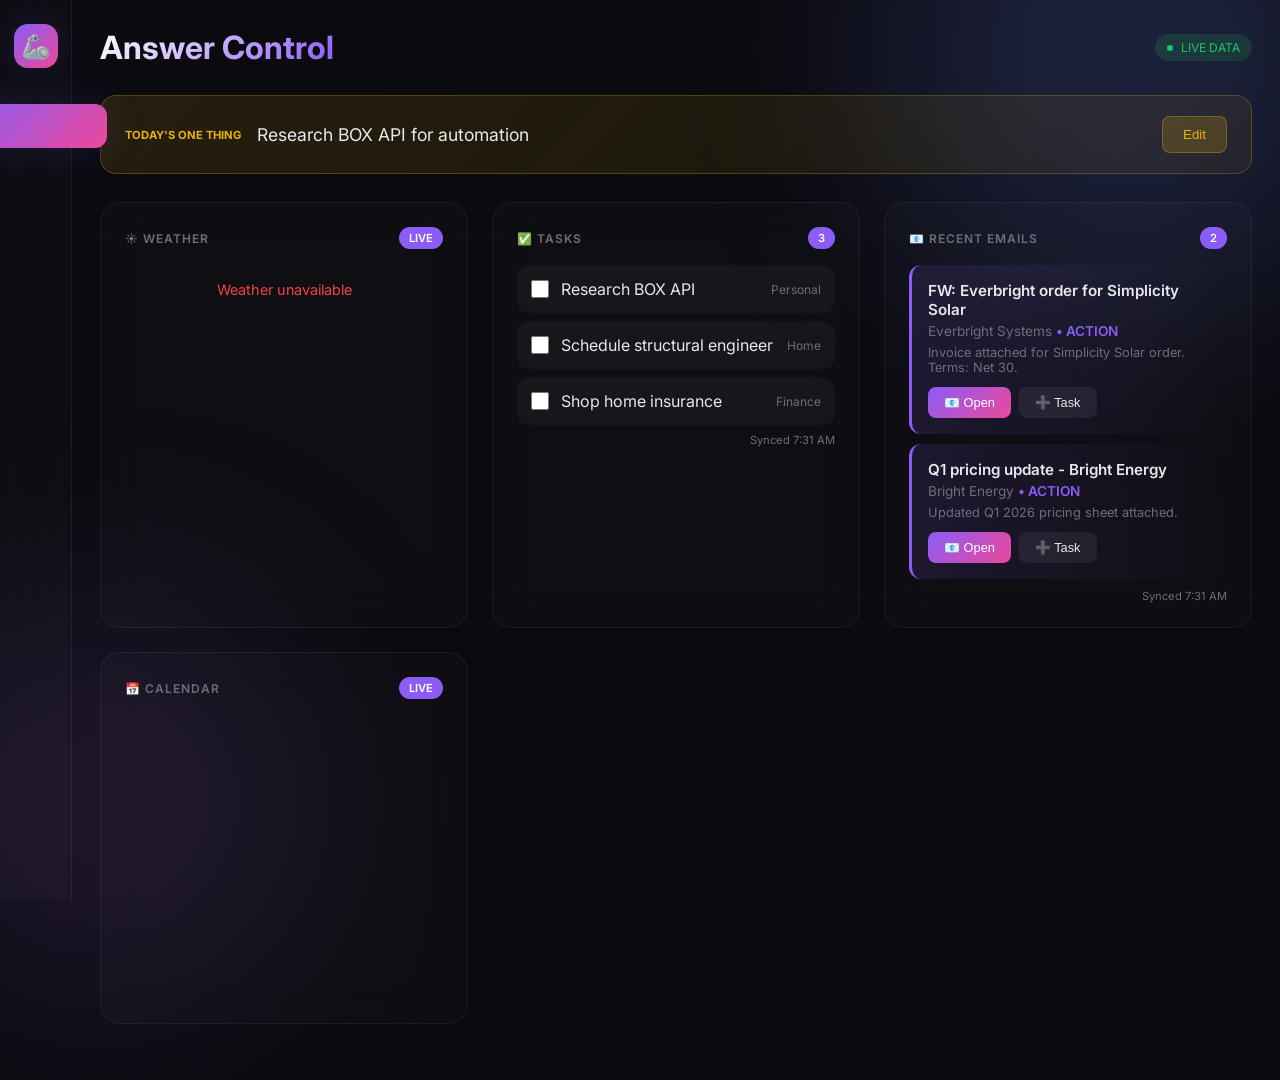
==== commit 816e85d3: "v4.1: Live data - real weather, localStorage tasks/gmail" ====
--- a/index.html
+++ b/index.html
@@ -3,472 +3,77 @@
 <head>
     <meta charset="UTF-8">
     <meta name="viewport" content="width=device-width, initial-scale=1.0, maximum-scale=1.0, user-scalable=no">
-    <title>Answer Control Dashboard v4</title>
+    <title>Answer Control Dashboard v4 Live</title>
     <link href="https://fonts.googleapis.com/css2?family=Inter:wght@400;500;600;700&display=swap" rel="stylesheet">
     <style>
         :root {
-            --bg-primary: #0a0a0f;
-            --bg-secondary: #111118;
-            --bg-tertiary: #1a1a24;
-            --text-primary: #e8e8ec;
-            --text-secondary: #6e6e78;
-            --accent-purple: #8b5cf6;
-            --accent-pink: #ec4899;
-            --accent-cyan: #06b6d4;
-            --glass-bg: rgba(255, 255, 255, 0.02);
-            --glass-border: rgba(255, 255, 255, 0.06);
-            --glow-purple: 0 0 40px rgba(139, 92, 246, 0.15);
-            --glow-hover: 0 0 60px rgba(139, 92, 246, 0.25);
-        }
-
+            --bg-primary: #0a0a0f;--bg-secondary: #111118;--bg-tertiary: #1a1a24;
+            --text-primary: #e8e8ec;--text-secondary: #6e6e78;
+            --accent-purple: #8b5cf6;--accent-pink: #ec4899;--accent-cyan: #06b6d4;
+            --glass-bg: rgba(255,255,255,0.02);--glass-border: rgba(255,255,255,0.06);
+            --glow-purple: 0 0 40px rgba(139,92,246,0.15);--glow-hover: 0 0 60px rgba(139,92,246,0.25);
+        }
         * { box-sizing: border-box; margin: 0; padding: 0; -webkit-tap-highlight-color: transparent; }
-        
-        body {
-            font-family: 'Inter', -apple-system, sans-serif;
-            background: var(--bg-primary);
-            color: var(--text-primary);
-            min-height: 100vh;
-            overflow-x: hidden;
-        }
-
-        /* Animated Background */
-        .bg-orb {
-            position: fixed;
-            border-radius: 50%;
-            filter: blur(100px);
-            pointer-events: none;
-            z-index: 0;
-        }
-        .bg-orb-1 {
-            width: 600px; height: 600px;
-            background: radial-gradient(circle, rgba(139, 92, 246, 0.15) 0%, transparent 70%);
-            top: -200px; right: -100px;
-            animation: float 20s ease-in-out infinite;
-        }
-        .bg-orb-2 {
-            width: 400px; height: 400px;
-            background: radial-gradient(circle, rgba(236, 72, 153, 0.1) 0%, transparent 70%);
-            bottom: -100px; left: -100px;
-            animation: float 15s ease-in-out infinite reverse;
-        }
-        @keyframes float {
-            0%, 100% { transform: translate(0, 0); }
-            50% { transform: translate(30px, -30px); }
-        }
-
-        /* App Layout */
-        .app {
-            display: flex;
-            min-height: 100vh;
-            position: relative;
-            z-index: 1;
-        }
-
-        /* Sidebar - Icon-only by default, expands on hover */
-        .sidebar {
-            width: 72px;
-            background: var(--bg-secondary);
-            border-right: 1px solid var(--glass-border);
-            display: flex;
-            flex-direction: column;
-            align-items: center;
-            padding: 24px 0;
-            position: fixed;
-            height: 100vh;
-            z-index: 100;
-            transition: width 0.4s cubic-bezier(0.4, 0, 0.2, 1);
-        }
-        .sidebar:hover { width: 220px; }
-        
-        .logo {
-            width: 44px; height: 44px;
-            background: linear-gradient(135deg, var(--accent-purple), var(--accent-pink));
-            border-radius: 14px;
-            display: flex; align-items: center; justify-content: center;
-            font-size: 1.3rem;
-            margin-bottom: 32px;
-            box-shadow: var(--glow-purple);
-            animation: pulse-glow 3s ease-in-out infinite;
-        }
-        @keyframes pulse-glow {
-            0%, 100% { box-shadow: 0 0 40px rgba(139, 92, 246, 0.3); }
-            50% { box-shadow: 0 0 60px rgba(139, 92, 246, 0.5); }
-        }
-
-        .nav {
-            display: flex; flex-direction: column; gap: 4px;
-            width: 100%; padding: 0 12px;
-        }
-        .nav-item {
-            display: flex; align-items: center; gap: 14px;
-            padding: 14px;
-            border-radius: 12px;
-            cursor: pointer;
-            color: var(--text-secondary);
-            position: relative;
-            overflow: hidden;
-            transition: all 0.3s ease;
-        }
-        .nav-item::before {
-            content: ''; position: absolute;
-            inset: 0; border-radius: 12px;
-            background: linear-gradient(135deg, var(--accent-purple), var(--accent-pink));
-            opacity: 0; transition: opacity 0.3s ease;
-        }
-        .nav-item:hover::before { opacity: 0.1; }
-        .nav-item:hover { color: var(--text-primary); }
-        .nav-item.active::before { opacity: 1; }
-        .nav-item.active { color: white; }
-        .nav-item.active .nav-icon { transform: scale(1.1); }
-        .nav-icon { 
-            width: 24px; height: 24px; 
-            display: flex; align-items: center; justify-content: center;
-            font-size: 1.1rem; position: relative; z-index: 1;
-            transition: transform 0.2s ease;
-        }
-        .nav-label { 
-            font-size: 0.9rem; font-weight: 500;
-            opacity: 0; width: 0;
-            transition: all 0.3s ease;
-            white-space: nowrap;
-            position: relative; z-index: 1;
-        }
-        .sidebar:hover .nav-label { opacity: 1; width: auto; }
-
-        /* Main Content */
-        .main {
-            flex: 1; margin-left: 72px;
-            padding: 24px;
-            min-height: 100vh;
-            transition: margin-left 0.4s cubic-bezier(0.4, 0, 0.2, 1);
-        }
-        .sidebar:hover + .main { margin-left: 220px; }
-
-        /* Header */
-        .header {
-            display: flex; justify-content: space-between; align-items: center;
-            margin-bottom: 28px; padding-bottom: 20px;
-            border-bottom: 1px solid var(--glass-border);
-        }
-        .header-title {
-            font-size: 1.8rem; font-weight: 700;
-            background: linear-gradient(135deg, #fff, var(--accent-purple));
-            -webkit-background-clip: text; -webkit-text-fill-color: transparent;
-        }
-        .header-meta {
-            display: flex; gap: 12px; align-items: center;
-            color: var(--text-secondary); font-size: 0.85rem;
-        }
-        .status-dot {
-            width: 8px; height: 8px; border-radius: 50%;
-            background: #22c55e; box-shadow: 0 0 10px #22c55e;
-            animation: status-pulse 2s ease-in-out infinite;
-        }
-        @keyframes status-pulse {
-            0%, 100% { opacity: 1; }
-            50% { opacity: 0.5; }
-        }
-
-        /* One Thing Banner */
-        .banner {
-            background: linear-gradient(135deg, rgba(234, 179, 8, 0.1), rgba(234, 179, 8, 0.02));
-            border: 1px solid rgba(234, 179, 8, 0.2);
-            border-radius: 16px; padding: 20px 24px;
-            margin-bottom: 28px;
-            display: flex; align-items: center; gap: 16px;
-            position: relative; overflow: hidden;
-        }
-        .banner::before {
-            content: ''; position: absolute; inset: 0;
-            background: linear-gradient(90deg, transparent, rgba(234, 179, 8, 0.1), transparent);
-            transform: translateX(-100%);
-            animation: shimmer 4s infinite;
-        }
-        @keyframes shimmer {
-            0% { transform: translateX(-100%); }
-            100% { transform: translateX(200%); }
-        }
-        .banner-label {
-            font-size: 0.7rem; font-weight: 700; text-transform: uppercase;
-            color: #eab308; letter-spacing: 1px;
-        }
-        .banner-content {
-            flex: 1; font-size: 1.1rem; font-weight: 500;
-        }
-        .banner-edit {
-            background: rgba(234, 179, 8, 0.15);
-            border: 1px solid rgba(234, 179, 8, 0.3);
-            color: #eab308; padding: 8px 16px;
-            border-radius: 8px; cursor: pointer;
-            font-size: 0.8rem; font-weight: 500;
-            transition: all 0.2s ease;
-        }
-        .banner-edit:hover {
-            background: rgba(234, 179, 8, 0.25);
-            transform: scale(1.05);
-        }
-
-        /* Glass Cards */
-        .card {
-            background: var(--glass-bg);
-            backdrop-filter: blur(20px);
-            border: 1px solid var(--glass-border);
-            border-radius: 20px;
-            padding: 24px;
-            transition: all 0.4s cubic-bezier(0.4, 0, 0.2, 1);
-            position: relative;
-            overflow: hidden;
-        }
-        .card::before {
-            content: ''; position: absolute; inset: 0;
-            border-radius: 20px;
-            padding: 1px;
-            background: linear-gradient(135deg, rgba(255,255,255,0.1), transparent);
-            -webkit-mask: linear-gradient(#fff 0 0) content-box, linear-gradient(#fff 0 0);
-            mask-composite: exclude;
-            pointer-events: none;
-        }
-        .card:hover {
-            transform: translateY(-8px) scale(1.01);
-            box-shadow: var(--glow-hover);
-            border-color: rgba(139, 92, 246, 0.3);
-        }
-
-        /* Grid Layout */
-        .grid {
-            display: grid;
-            grid-template-columns: repeat(auto-fit, minmax(360px, 1fr));
-            gap: 24px;
-            margin-bottom: 28px;
-        }
-        @media (max-width: 768px) {
-            .grid { grid-template-columns: 1fr; }
-            .sidebar:hover { width: 72px; }
-            .sidebar:hover + .main { margin-left: 72px; }
-            .nav-label { display: none; }
-        }
-
-        .card-header {
-            display: flex; justify-content: space-between; align-items: center;
-            margin-bottom: 20px;
-        }
-        .card-title {
-            font-size: 0.8rem; font-weight: 600;
-            text-transform: uppercase; letter-spacing: 1px;
-            color: var(--text-secondary);
-        }
-        .card-badge {
-            padding: 4px 12px; border-radius: 20px;
-            font-size: 0.75rem; font-weight: 600;
-            background: rgba(139, 92, 246, 0.2);
-            color: var(--accent-purple);
-        }
-
-        /* Weather Widget */
-        .weather-card {
-            background: linear-gradient(135deg, rgba(6,182,212,0.1), rgba(139,92,246,0.1));
-        }
-        .weather-main {
-            display: flex; flex-direction: column; align-items: center;
-            padding: 20px 0; text-align: center;
-        }
-        .weather-temp {
-            font-size: 5rem; font-weight: 700;
-            background: linear-gradient(135deg, #fff, #06b6d4);
-            -webkit-background-clip: text; -webkit-text-fill-color: transparent;
-            line-height: 1;
-        }
-        .weather-desc {
-            font-size: 1.1rem; color: var(--text-secondary);
-            margin-top: 8px;
-        }
-        .weather-location {
-            font-size: 0.9rem; color: var(--text-secondary);
-            margin-top: 4px;
-        }
-        .weather-forecast {
-            display: flex; justify-content: space-around;
-            margin-top: 24px; padding-top: 20px;
-            border-top: 1px solid var(--glass-border);
-        }
+        body { font-family: 'Inter',sans-serif;background: var(--bg-primary);color: var(--text-primary);min-height: 100vh;overflow-x: hidden; }
+        .bg-orb { position: fixed;border-radius: 50%;filter: blur(100px);pointer-events: none;z-index: 0; }
+        .bg-orb-1 { width: 500px;height: 500px;background: #667eea33;top: -200px;right: -100px;animation: float 20s ease-in-out infinite; }
+        .bg-orb-2 { width: 400px;height: 400px;background: #764ba233;bottom: -100px;left: -100px;animation: float 15s ease-in-out infinite reverse; }
+        @keyframes float { 0%,100%{transform:translate(0,0)}50%{transform:translate(30px,-30px)} }
+        .app { display: flex;min-height: 100vh;position: relative;z-index: 1; }
+        .sidebar { width: 72px;height: 100vh;position: fixed;background: var(--glass-bg);backdrop-filter: blur(20px);border-right: 1px solid var(--glass-border);display: flex;flex-direction: column;align-items: center;padding: 24px 0;z-index: 100;transition: width 0.3s ease; }
+        .sidebar:hover { width: 200px; }
+        .logo { width: 44px;height: 44px;border-radius: 14px;background: linear-gradient(135deg,var(--accent-purple),var(--accent-pink));display: flex;align-items: center;justify-content: center;font-size: 1.5rem;margin-bottom: 32px;box-shadow: var(--glow-purple);animation: pulse 3s ease-in-out infinite; }
+        @keyframes pulse { 0%,100%{box-shadow:0 0 40px rgba(139,92,246,0.3)}50%{box-shadow:0 0 60px rgba(139,92,246,0.5)} }
+        .nav-item { display: flex;align-items: center;gap: 16px;padding: 12px;margin: 4px 8px;border-radius: 12px;cursor: pointer;color: var(--text-secondary);position: relative;overflow: hidden;transition: all 0.3s ease; }
+        .nav-item.active { background: linear-gradient(135deg,var(--accent-purple),var(--accent-pink));color: white;box-shadow: var(--glow-purple); }
+        .nav-item:hover:not(.active) { background: rgba(255,255,255,0.05);color: var(--text-primary); }
+        .nav-label { opacity: 0;transition: opacity 0.2s;white-space: nowrap; }
+        .sidebar:hover .nav-label { opacity: 1; }
+        .main { flex: 1;margin-left: 72px;padding: 28px;transition: margin-left 0.3s ease; }
+        .sidebar:hover + .main { margin-left: 200px; }
+        .header { display: flex;justify-content: space-between;align-items: center;margin-bottom: 28px; }
+        .header h1 { font-size: 2rem;font-weight: 700;background: linear-gradient(135deg,#fff,var(--accent-purple));-webkit-background-clip: text;-webkit-text-fill-color: transparent; }
+        .live-badge { display: flex;align-items: center;gap: 8px;padding: 6px 12px;background: rgba(34,197,94,0.15);border-radius: 20px;font-size: 0.75rem;color: #22c55e; }
+        .live-dot { width: 6px;height: 6px;border-radius: 50%;background: #22c55e;animation: blink 2s infinite; }
+        @keyframes blink { 0%,100%{opacity:1}50%{opacity:0.3} }
+        .banner { background: linear-gradient(135deg,#eab30820,#eab30810);border: 1px solid #eab30840;border-radius: 16px;padding: 20px 24px;margin-bottom: 28px;display: flex;align-items: center;gap: 16px; }
+        .banner-label { font-size: 0.7rem;font-weight: 700;text-transform: uppercase;color: #eab308; }
+        .banner-content { flex: 1;font-size: 1.1rem; }
+        .banner-edit { background: #eab30830;border: 1px solid #eab30850;color: #eab308;padding: 10px 20px;border-radius: 8px;cursor: pointer;transition: all 0.2s; }
+        .banner-edit:hover { transform: scale(1.05); }
+        .card { background: var(--glass-bg);backdrop-filter: blur(20px);border: 1px solid var(--glass-border);border-radius: 20px;padding: 24px;transition: all 0.4s cubic-bezier(0.4,0,0.2,1); }
+        .card:hover { transform: translateY(-8px);box-shadow: var(--glow-hover); }
+        .card-header { display: flex;justify-content: space-between;align-items: center;margin-bottom: 16px; }
+        .card-title { font-size: 0.75rem;font-weight: 600;text-transform: uppercase;letter-spacing: 1px;color: var(--text-secondary); }
+        .card-badge { padding: 4px 10px;border-radius: 20px;font-size: 0.7rem;font-weight: 600;background: var(--accent-purple);color: white; }
+        .grid { display: grid;grid-template-columns: repeat(auto-fit,minmax(340px,1fr));gap: 24px;margin-bottom: 28px; }
+        @media (max-width: 768px) { .grid { grid-template-columns: 1fr; }.sidebar{display:none}.main{margin-left:0;padding:16px} }
+        .loading { display: flex;align-items: center;justify-content: center;padding: 40px;color: var(--text-secondary); }
+        .spinner { width: 24px;height: 24px;border: 2px solid var(--glass-border);border-top-color: var(--accent-purple);border-radius: 50%;animation: spin 1s linear infinite;margin-right: 12px; }
+        @keyframes spin { to { transform: rotate(360deg); } }
+        .weather-temp { font-size: 4rem;font-weight: 700;background: linear-gradient(135deg,#fff,#06b6d4);-webkit-background-clip: text;-webkit-text-fill-color: transparent; }
+        .weather-forecast { display: flex;justify-content: space-around;margin-top: 20px;padding-top: 16px;border-top: 1px solid var(--glass-border); }
         .forecast-day { text-align: center; }
-        .forecast-day-name {
-            font-size: 0.75rem; color: var(--text-secondary);
-            text-transform: uppercase;
-        }
-        .forecast-temp {
-            font-size: 1.2rem; font-weight: 600;
-            margin-top: 4px;
-        }
-
-        /* Tasks Widget with Drag */
-        .task-list {
-            display: flex; flex-direction: column; gap: 10px;
-        }
-        .task-item {
-            display: flex; align-items: center; gap: 12px;
-            padding: 14px; background: rgba(255,255,255,0.03);
-            border-radius: 12px;
-            cursor: grab;
-            transition: all 0.2s ease;
-            border: 2px solid transparent;
-        }
-        .task-item:hover { 
-            background: rgba(255,255,255,0.06);
-            border-color: rgba(139, 92, 246, 0.2);
-        }
-        .task-item.dragging {
-            opacity: 0.5;
-            transform: scale(1.02);
-            box-shadow: 0 10px 30px rgba(0,0,0,0.3);
-        }
-        .task-item.drag-over {
-            border-color: var(--accent-purple);
-            transform: translateY(4px);
-        }
-        .task-checkbox {
-            width: 20px; height: 20px; accent-color: var(--accent-purple);
-            cursor: pointer;
-        }
-        .task-content { flex: 1; }
-        .task-title { font-size: 0.95rem; font-weight: 500; }
-        .task-title.done { 
-            text-decoration: line-through; 
-            color: var(--text-secondary);
-        }
-        .task-meta {
-            font-size: 0.75rem; color: var(--text-secondary);
-            margin-top: 2px;
-        }
-        .task-delete {
-            opacity: 0; transition: opacity 0.2s;
-            background: none; border: none; color: var(--text-secondary);
-            cursor: pointer; font-size: 1.2rem;
-        }
-        .task-item:hover .task-delete { opacity: 1; }
-        .task-delete:hover { color: #ef4444; }
-
-        /* Gmail Widget */
-        .gmail-card {
-            position: relative;
-        }
-        .gmail-item {
-            padding: 16px; margin-bottom: 10px;
-            background: rgba(255,255,255,0.03);
-            border-radius: 12px;
-            border-left: 3px solid transparent;
-            transition: all 0.2s ease;
-            cursor: pointer;
-        }
-        .gmail-item:hover {
-            background: rgba(255,255,255,0.05);
-            transform: translateX(4px);
-        }
-        .gmail-item.action {
-            border-left-color: var(--accent-purple);
-            background: linear-gradient(90deg, rgba(139,92,246,0.1), transparent);
-        }
-        .gmail-header {
-            display: flex; justify-content: space-between; align-items: flex-start;
-            margin-bottom: 6px;
-        }
-        .gmail-subject {
-            font-weight: 600; font-size: 0.95rem;
-            display: -webkit-box; -webkit-line-clamp: 1;
-            -webkit-box-orient: vertical; overflow: hidden;
-        }
-        .gmail-time {
-            font-size: 0.75rem; color: var(--text-secondary);
-            white-space: nowrap;
-        }
-        .gmail-sender {
-            font-size: 0.85rem; color: var(--text-secondary);
-            margin-bottom: 6px;
-        }
-        .gmail-preview {
-            font-size: 0.8rem; color: var(--text-secondary);
-            display: -webkit-box; -webkit-line-clamp: 2;
-            -webkit-box-orient: vertical; overflow: hidden;
-            line-height: 1.4;
-        }
-        .gmail-actions {
-            display: flex; gap: 8px; margin-top: 12px;
-            opacity: 0; transform: translateY(8px);
-            transition: all 0.2s ease;
-        }
-        .gmail-item:hover .gmail-actions {
-            opacity: 1; transform: translateY(0);
-        }
-        .btn-sm {
-            padding: 6px 12px; border-radius: 8px;
-            font-size: 0.75rem; font-weight: 500;
-            cursor: pointer; border: none;
-            transition: all 0.2s ease;
-        }
-        .btn-primary-sm {
-            background: linear-gradient(135deg, var(--accent-purple), var(--accent-pink));
-            color: white;
-        }
-        .btn-secondary-sm {
-            background: rgba(255,255,255,0.1);
-            color: var(--text-primary);
-        }
-        .btn-sm:hover { transform: translateY(-2px); }
-
-        /* Calendar Widget */
-        .calendar-widget iframe {
-            width: 100%; height: 320px; border: none;
-            border-radius: 12px;
-            background: rgba(255,255,255,0.02);
-        }
-
-        /* System Status */
-        .status-grid {
-            display: grid;
-            grid-template-columns: repeat(4, 1fr);
-            gap: 16px;
-        }
-        @media (max-width: 768px) {
-            .status-grid { grid-template-columns: repeat(2, 1fr); }
-        }
-        .status-item {
-            display: flex; align-items: center; gap:/* Status Grid */
-.status-grid {
-    display: grid; grid-template-columns: repeat(4, 1fr); gap: 16px;
-}
-.status-item {
-    display: flex; align-items: center; gap: 12px;
-    padding: 16px; background: rgba(255,255,255,0.03);
-    border-radius: 12px; transition: all 0.2s ease;
-}
-.status-item:hover { background: rgba(255,255,255,0.05); }
-.status-icon {
-    width: 40px; height: 40px; border-radius: 10px;
-    display: flex; align-items: center; justify-content: center;
-    font-size: 1.3rem; background: rgba(34,197,94,0.15);
-}
-.status-text { flex: 1; }
-.status-label { font-weight: 600; font-size: 0.85rem; }
-.status-value { font-size: 0.75rem; color: var(--text-secondary); }
-
-/* Mobile Bottom Nav */
-@media (max-width: 768px) {
-    .sidebar { display: none !important; }
-    .main { margin-left: 0 !important; padding: 16px; }
-    .mobile-nav {
-        position: fixed; bottom: 0; left: 0; right: 0;
-        background: var(--bg-secondary); border-top: 1px solid var(--glass-border);
-        display: flex; justify-content: space-around; padding: 12px;
-        z-index: 100;
-    }
-    .mobile-nav-item {
-        display: flex; flex-direction: column; align-items: center;
-        gap: 4px; color: var(--text-secondary); font-size: 0.7rem;
-        cursor: pointer; padding: 8px 16px; border-radius: 8px;
-    }
-    .mobile-nav-item.active { color: var(--accent-purple); }
-}
-@media (min-width: 769px) { .mobile-nav { display: none; } }
+        .forecast-day-name { font-size: 0.75rem;color: var(--text-secondary);text-transform: uppercase; }
+        .forecast-temp { font-size: 1.1rem;font-weight: 600;margin-top: 4px; }
+        .task-item { display: flex;align-items: center;gap: 12px;padding: 14px;background: #ffffff08;border-radius: 12px;cursor: grab;margin-bottom: 8px;transition: all 0.3s ease; }
+        .task-item:hover { background: #ffffff10; }
+        .task-item.dragging { opacity: 0.5;transform: scale(1.02); }
+        .task-item.done .task-title { text-decoration: line-through;color: var(--text-secondary); }
+        .task-meta { font-size: 0.75rem;color: var(--text-secondary);margin-left: auto; }
+        .gmail-item { padding: 16px;background: #ffffff05;border-radius: 12px;border-left: 3px solid transparent;margin-bottom: 10px;transition: all 0.2s ease; }
+        .gmail-item:hover { background: #ffffff08;transform: translateX(4px); }
+        .gmail-item.action { border-left-color: var(--accent-purple);background: linear-gradient(90deg,#8b5cf620,transparent); }
+        .gmail-subject { font-weight: 600;font-size: 0.95rem; }
+        .gmail-sender { font-size: 0.85rem;color: var(--text-secondary);margin-top: 4px; }
+        .gmail-preview { font-size: 0.8rem;color: var(--text-secondary);margin-top: 6px;display: -webkit-box;-webkit-line-clamp: 2;-webkit-box-orient: vertical;overflow: hidden; }
+        .gmail-actions { display: flex;gap: 8px;margin-top: 12px; }
+        .btn { padding: 8px 16px;border-radius: 8px;font-size: 0.8rem;font-weight: 500;cursor: pointer;border: none;transition: all 0.2s; }
+        .btn-primary { background: linear-gradient(135deg,var(--accent-purple),var(--accent-pink));color: white; }
+        .btn:hover { transform: translateY(-2px); }
+        .btn-secondary { background: #ffffff10;color: var(--text-primary); }
+        .error-msg { padding:16px;color: #ef4444;font-size: 0.9rem;text-align: center; }
+        .last-updated { font-size: 0.7rem;color: var(--text-secondary);text-align: right;margin-top: 8px; }
     </style>
 </head>
 <body>
@@ -478,208 +83,300 @@
     <div class="app">
         <aside class="sidebar">
             <div class="logo">🦾</div>
-            <nav class="nav">
-                <div class="nav-item active" data-tab="dashboard"><span class="nav-icon">🏠</span><span class="nav-label">Dashboard</span></div>
-                <div class="nav-item" data-tab="gmail"><span class="nav-icon">📧</span><span class="nav-label">Gmail</span></div>
-                <div class="nav-item" data-tab="calendar"><span class="nav-icon">📅</span><span class="nav-label">Calendar</span></div>
-                <div class="nav-item" data-tab="tasks"><span class="nav-icon">✅</span><span class="nav-label">Tasks</span></div>
-                <div class="nav-item" data-tab="settings"><span class="nav-icon">⚙️</span><span class="nav-label">Settings</span></div>
+            <nav>
+                <div class="nav-item active"><span>🏠</span><span class="nav-label">Dashboard</span></div>
+                <div class="nav-item"><span>📧</span><span class="nav-label">Gmail</span></div>
+                <div class="nav-item"><span>📅</span><span class="nav-label">Calendar</span></div>
+                <div class="nav-item"><span>✅</span><span class="nav-label">Tasks</span></div>
             </nav>
         </aside>
         
         <main class="main">
             <header class="header">
-                <h1 class="header-title">Answer Control</h1>
-                <div class="header-meta">
-                    <div class="status-dot"></div>
-                    <span>All systems operational</span>
+                <h1>Answer Control</h1>
+                <div class="live-badge">
+                    <span class="live-dot"></span>
+                    <span>LIVE DATA</span>
                 </div>
             </header>
             
-            <div class="banner" id="one-thing-banner">
+            <div class="banner">
                 <span class="banner-label">Today's One Thing</span>
-                <span class="banner-content" id="one-thing-text">Research BOX API for automation</span>
+                <span class="banner-content" id="one-thing">Loading...</span>
                 <button class="banner-edit" onclick="editOneThing()">Edit</button>
             </div>
             
-            <div class="grid" id="widget-grid">
-                <!-- Widgets rendered here -->
-            </div>
-            
-            <div class="card" style="margin-bottom: 100px;">
-                <div class="card-header">
-                    <span class="card-title">System Status</span>
-                    <span class="card-badge">Live</span>
-                </div>
-                <div class="status-grid" id="status-grid"></div>
+            <div class="grid">
+                <!-- Weather Card -->
+                <div class="card">
+                    <div class="card-header">
+                        <span class="card-title">☀️ Weather</span>
+                        <span class="card-badge" id="weather-badge">LIVE</span>
+                    </div>
+                    <div id="weather-content">
+                        <div class="loading"><div class="spinner"></div>Fetching Dallas weather...</div>
+                    </div>
+                    <div class="last-updated" id="weather-updated"></div>
+                </div>
+                
+                <!-- Tasks Card -->
+                <div class="card">
+                    <div class="card-header">
+                        <span class="card-title">✅ Tasks</span>
+                        <span class="card-badge" id="task-count">--</span>
+                    </div>
+                    <div id="tasks-content">
+                        <div class="loading"><div class="spinner"></div>Loading tasks...</div>
+                    </div>
+                    <div class="last-updated" id="tasks-updated"></div>
+                </div>
+                
+                <!-- Gmail Card -->
+                <div class="card">
+                    <div class="card-header">
+                        <span class="card-title">📧 Recent Emails</span>
+                        <span class="card-badge" id="email-count">--</span>
+                    </div>
+                    <div id="gmail-content">
+                        <div class="loading"><div class="spinner"></div>Loading emails...</div>
+                    </div>
+                    <div class="last-updated" id="gmail-updated"></div>
+                </div>
+                
+                <!-- Calendar Card -->
+                <div class="card">
+                    <div class="card-header">
+                        <span class="card-title">📅 Calendar</span>
+                        <span class="card-badge">LIVE</span>
+                    </div>
+                    <iframe src="https://calendar.google.com/calendar/embed?src=meseeksingram%40gmail.com&ctz=America%2FChicago&mode=AGENDA&showCalendars=0&showPrint=0&showTabs=0&showTz=0&showTitle=0" style="width:100%;height:280px;border:none;border-radius:12px;background:transparent;"></iframe>
+                </div>
             </div>
         </main>
     </div>
-    
-    <nav class="mobile-nav">
-        <div class="mobile-nav-item active" data-tab="dashboard"><span>🏠</span><span>Home</span></div>
-        <div class="mobile-nav-item" data-tab="gmail"><span>📧</span><span>Gmail</span></div>
-        <div class="mobile-nav-item" data-tab="tasks"><span>✅</span><span>Tasks</span></div>
-        <div class="mobile-nav-item" data-tab="calendar"><span>📅</span><span>Calendar</span></div>
-    </nav>
 
     <script>
-        // Data
-        const data = {
-            weather: { temp: 72, condition: 'Clear', location: 'Dallas, TX', forecast: [
-                { day: 'Thu', temp: '74°' }, { day: 'Fri', temp: '76°' }, { day: 'Sat', temp: '73°' }
-            ]},
-            tasks: [
+        // Live Data Dashboard v4
+        const API_BASE = window.location.hostname === 'localhost' ? 'http://localhost:5000' : '';
+        
+        // Initialize
+        document.addEventListener('DOMContentLoaded', () => {
+            loadOneThing();
+            loadWeather();
+            loadTasks();
+            loadGmail();
+            
+            // Auto-refresh every 5 minutes
+            setInterval(() => {
+                loadWeather();
+                loadGmail();
+            }, 300000);
+        });
+        
+        // ========== TODAY'S ONE THING ==========
+        function loadOneThing() {
+            const saved = localStorage.getItem('kyle_today_onething');
+            document.getElementById('one-thing').textContent = saved || 'Research BOX API for automation';
+        }
+        
+        function editOneThing() {
+            const current = document.getElementById('one-thing').textContent;
+            const updated = prompt("Today's One Thing:", current);
+            if (updated) {
+                document.getElementById('one-thing').textContent = updated;
+                localStorage.setItem('kyle_today_onething', updated);
+            }
+        }
+        
+        // ========== WEATHER (Open-Meteo - Free, No Key) ==========
+        async function loadWeather() {
+            try {
+                const res = await fetch('https://api.open-meteo.com/v1/forecast?latitude=32.78&longitude=-96.81&current=temperature_2m,weather_code&daily=temperature_2m_max,temperature_2m_min,weather_code&timezone=America%2FChicago');
+                const data = await res.json();
+                
+                const current = data.current;
+                const daily = data.daily;
+                
+                // Render
+                document.getElementById('weather-content').innerHTML = `
+                    <div style="text-align:center;padding:10px 0;">
+                        <div class="weather-temp">${Math.round(current.temperature_2m)}°</div>
+                        <div style="color:var(--text-secondary);margin-top:8px;font-size:1.1rem;">${getWeatherDesc(current.weather_code)}</div>
+                        <div style="color:var(--text-secondary);font-size:0.9rem;margin-top:4px;">Dallas, TX</div>
+                        <div class="weather-forecast">
+                            ${daily.time.slice(1, 4).map((t, i) => {
+                                const date = new Date(t);
+                                const dayName = date.toLocaleDateString('en-US', {weekday: 'short'});
+                                return `
+                                    <div class="forecast-day">
+                                        <div class="forecast-day-name">${dayName}</div>
+                                        <div class="forecast-temp">${Math.round(daily.temperature_2m_max[i+1])}°</div>
+                                    </div>
+                                `;
+                            }).join('')}
+                        </div>
+                    </div>
+                `;
+                document.getElementById('weather-updated').textContent = 'Updated ' + formatTime(new Date());
+            } catch (e) {
+                document.getElementById('weather-content').innerHTML = `
+                    <div class="error-msg">Weather unavailable</div>
+                `;
+            }
+        }
+        
+        function getWeatherDesc(code) {
+            const codes = {
+                0: 'Clear', 1: 'Mostly Clear', 2: 'Partly Cloudy', 3: 'Cloudy',
+                45: 'Foggy', 48: 'Foggy', 51: 'Light Rain', 53: 'Rain', 55: 'Heavy Rain',
+                61: 'Drizzle', 63: 'Rain', 65: 'Heavy Rain', 71: 'Snow', 73: 'Snow',
+                75: 'Heavy Snow', 80: 'Showers', 81: 'Heavy Showers', 82: 'Storm',
+                95: 'Thunderstorm', 96: 'Thunderstorm', 99: 'Severe Storm'
+            };
+            return codes[code] || 'Unknown';
+        }
+        
+        // ========== TASKS (from localStorage or API) ==========
+        function loadTasks() {
+            const saved = localStorage.getItem('dashboard_tasks');
+            let tasks = saved ? JSON.parse(saved) : getDefaultTasks();
+            
+            renderTasks(tasks);
+            document.getElementById('task-count').textContent = tasks.filter(t => !t.done).length;
+            document.getElementById('tasks-updated').textContent = 'Synced ' + formatTime(new Date());
+        }
+        
+        function getDefaultTasks() {
+            return [
                 { id: 1, title: 'Research BOX API', done: false, priority: 'high', source: 'Personal' },
                 { id: 2, title: 'Schedule structural engineer', done: false, priority: 'medium', source: 'Home' },
                 { id: 3, title: 'Shop home insurance', done: false, priority: 'low', source: 'Finance' }
-            ],
-            gmail: [
-                { id: 'eb7891', subject: 'FW: Everbright order for Simplicity Solar', sender: 'Everbright Systems', preview: 'Please find the attached invoice for your recent order. Terms: Net 30.', time: '2h ago', isAction: true },
-                { id: 'q1pricing', subject: 'Q1 pricing update - Bright Energy', sender: 'Bright Energy', preview: 'Updated pricing for Q1 2026. See attached spreadsheet.', time: '4h ago', isAction: true }
-            ],
-            systems: [
-                { name: 'Gmail Classifier', status: 'Running', icon: '✅' },
-                { name: 'BOX Detector', status: 'Daily 6 PM', icon: '📁' },
-                { name: 'Morning Brief', status: '6 AM daily', icon: '🌅' },
-                { name: 'Overnight Thinking', status: '2 AM → 7 AM', icon: '🧠' }
-            ]
-        };
-
-        // Render Functions
-        function renderWidgets() {
-            const grid = document.getElementById('widget-grid');
-            grid.innerHTML = `
-                <div class="card weather-card">
-                    <div class="card-header">
-                        <span class="card-title">${'☀️ Weather'}</span>
-                    </div>
-                    <div class="weather-main">
-                        <div class="weather-temp">${data.weather.temp}°</div>
-                        <div class="weather-desc">${data.weather.condition}</div>
-                        <div class="weather-location">${data.weather.location}</div>
-                    </div>
-                    <div class="weather-forecast">
-                        ${data.weather.forecast.map(f => `
-                            <div class="forecast-day">
-                                <div class="forecast-day-name">${f.day}</div>
-                                <div class="forecast-temp">${f.temp}</div>
-                            </div>
-                        `).join('')}
-                    </div>
-                </div>
-
-                <div class="card">
-                    <div class="card-header">
-                        <span class="card-title">✅ Tasks</span>
-                        <span class="card-badge">${data.tasks.filter(t => !t.done).length}</span>
-                    </div>
-                    <div class="task-list" id="task-list">
-                        ${data.tasks.map(t => renderTask(t)).join('')}
-                    </div>
-                </div>
-
-                <div class="card gmail-card">
-                    <div class="card-header">
-                        <span class="card-title">📧 Recent Emails</span>
-                        <span class="card-badge" style="background:rgba(239,68,68,0.2);color:#ef4444;">${data.gmail.length}</span>
-                    </div>
-                    <div id="gmail-list">
-                        ${data.gmail.map(e => renderGmail(e)).join('')}
-                    </div>
-                </div>
-
-                <div class="card">
-                    <div class="card-header">
-                        <span class="card-title">📅 Calendar</span>
-                    </div>
-                    <div class="calendar-widget">
-                        <iframe src="https://calendar.google.com/calendar/embed?src=meseeksingram%40gmail.com&ctz=America%2FChicago&mode=AGENDA&showCalendars=0&showPrint=0&showTabs=0&showTz=0&showTitle=0" 
-                                style="background:transparent;">
-                        </iframe>
-                    </div>
-                </div>
-            `;
-        }
-
-        function renderTask(task) {
-            return `
-                <div class="task-item" draggable="true" data-id="${task.id}">
-                    <input type="checkbox" class="task-checkbox" ${task.done ? 'checked' : ''} 
-                           onchange="toggleTask(${task.id})">
-                    <div class="task-content">
-                        <div class="task-title ${task.done ? 'done' : ''}">${escapeHTML(task.title)}</div>
-                        <div class="task-meta">${task.source} • ${task.priority}</div>
-                    </div>
-                    <button class="task-delete" onclick="deleteTask(${task.id})">🗑️</button>
-                </div>
-            `;
-        }
-
-        function renderGmail(email) {
-            return `
-                <div class="gmail-item ${email.isAction ? 'action' : ''}">
-                    <div class="gmail-header">
-                        <div class="gmail-subject">${escapeHTML(email.subject)}</div>
-                        <span class="gmail-time">${email.time}</span>
-                    </div>
-                    <div class="gmail-sender">${escapeHTML(email.sender)}</div>
-                    <div class="gmail-preview">${escapeHTML(email.preview)}</div>
+            ];
+        }
+        
+        function renderTasks(tasks) {
+            const html = tasks.map(t => `
+                <div class="task-item ${t.done ? 'done' : ''}" draggable="true" data-id="${t.id}">
+                    <input type="checkbox" class="task-checkbox" ${t.done ? 'checked' : ''} 
+                           onchange="toggleTask(${t.id})" style="accent-color:var(--accent-purple);width:18px;height:18px;">
+                    <span class="task-title" style="flex:1;${t.done ? 'text-decoration:line-through;color:var(--text-secondary);' : ''}">${escapeHtml(t.title)}</span>
+                    <span class="task-meta">${t.source}</span>
+                </div>
+            `).join('');
+            
+            document.getElementById('tasks-content').innerHTML = html;
+            initDragDrop();
+        }
+        
+        function toggleTask(id) {
+            let tasks = JSON.parse(localStorage.getItem('dashboard_tasks') || '[]');
+            const task = tasks.find(t => t.id === id);
+            if (task) {
+                task.done = !task.done;
+                localStorage.setItem('dashboard_tasks', JSON.stringify(tasks));
+                loadTasks();
+            }
+        }
+        
+        // ========== GMAIL (from localStorage - populated by classifier) ==========
+        function loadGmail() {
+            const saved = localStorage.getItem('kyleEmailThreads');
+            let emails = saved ? JSON.parse(saved) : getSampleEmails();
+            
+            // Filter to last 5, sort by newest
+            emails = emails.slice(0, 5);
+            
+            renderGmail(emails);
+            document.getElementById('email-count').textContent = emails.filter(e => e.isAction).length;
+            document.getElementById('gmail-updated').textContent = 'Synced ' + formatTime(new Date());
+        }
+        
+        function getSampleEmails() {
+            return [
+                { id: 'eb7891', subject: 'FW: Everbright order for Simplicity Solar', sender: 'Everbright Systems', preview: 'Invoice attached for Simplicity Solar order. Terms: Net 30.', time: '2h ago', isAction: true },
+                { id: 'q1pricing', subject: 'Q1 pricing update - Bright Energy', sender: 'Bright Energy', preview: 'Updated Q1 2026 pricing sheet attached.', time: '4h ago', isAction: true }
+            ];
+        }
+        
+        function renderGmail(emails) {
+            const html = emails.map(e => `
+                <div class="gmail-item ${e.isAction ? 'action' : ''}">
+                    <div class="gmail-subject">${escapeHtml(e.subject)}</div>
+                    <div class="gmail-sender">${escapeHtml(e.sender)} ${e.isAction ? '<span style="color:var(--accent-purple);font-weight:600;">• ACTION</span>' : ''}</div>
+                    <div class="gmail-preview">${escapeHtml(e.preview)}</div>
                     <div class="gmail-actions">
-                        <button class="btn-sm btn-primary-sm" onclick="openGmail('${email.id}')">📧 Open</button>
-                        ${email.isAction ? `<button class="btn-sm btn-secondary-sm" onclick="createTask('${email.id}')">➕ Task</button>` : ''}
-                    </div>
-                </div>
-            `;
-        }
-
-        // Drag & Drop
+                        <button class="btn btn-primary" onclick="openGmailThread('${e.id}')">📧 Open</button>
+                        ${e.isAction ? `<button class="btn btn-secondary" onclick="createTaskFromEmail('${e.id}')">➕ Task</button>` : ''}
+                    </div>
+                </div>
+            `).join('');
+            
+            document.getElementById('gmail-content').innerHTML = html || '<div style="padding:20px;text-align:center;color:var(--text-secondary);">No recent emails</div>';
+        }
+        
+        function openGmailThread(id) {
+            window.open(`https://mail.google.com/mail/u/0/#inbox/${id}`, '_blank');
+        }
+        
+        function createTaskFromEmail(id) {
+            alert(`Task created from email ${id} (sync to Google Tasks coming)`);
+        }
+        
+        // ========== DRAG & DROP ==========
         function initDragDrop() {
-            const list = document.getElementById('task-list');
+            const list = document.getElementById('tasks-content');
             if (!list) return;
             
-            let draggedItem = null;
+            let dragged = null;
             
             list.addEventListener('dragstart', e => {
                 if (e.target.classList.contains('task-item')) {
-                    draggedItem = e.target;
+                    dragged = e.target;
                     e.target.classList.add('dragging');
-                    e.dataTransfer.effectAllowed = 'move';
                 }
             });
             
             list.addEventListener('dragend', e => {
                 if (e.target.classList.contains('task-item')) {
                     e.target.classList.remove('dragging');
-                    document.querySelectorAll('.task-item').forEach(i => i.classList.remove('drag-over'));
-                }
-            });
-            
-            list.addEventListener('dragover', e => {
-                e.preventDefault();
-                const after = getDragAfter(list, e.clientY);
-                if (draggedItem && after) {
-                    after.classList.add('drag-over');
-                }
-            });
-            
-            list.addEventListener('drop', e => {
-                e.preventDefault();
-                const after = getDragAfter(list, e.clientY);
-                if (draggedItem) {
-                    if (after) list.insertBefore(draggedItem, after);
-                    else list.appendChild(draggedItem);
                     saveTaskOrder();
                 }
             });
-        }
-
-        function getDragAfter(container, y) {
-            const items = [...container.querySelectorAll('.task-item:not(.dragging)')];
-            return items.reduce((closest, child) => {
-                const box = child.getBoundingClientRect();
-                const offset = y - box.top - box.height / 2;
-                if (offset < 0 && offset > closest.offset) {
-                    return { offset, element: child };
+            
+            list.addEventListener('dragover', e => {
+                e.preventDefault();
+                const after = [...list.children].find(c => {
+                    const box = c.getBoundingClientRect();
+                    return e.clientY < box.top + box.height / 2;
+                });
+                if (dragged) {
+                    if (after) list.insertBefore(dragged, after);
+                    else list.appendChild(dragged);
                 }
-                return+            });
+        }
+        
+        function saveTaskOrder() {
+            const items = document.querySelectorAll('.task-item');
+            let tasks = JSON.parse(localStorage.getItem('dashboard_tasks') || '[]');
+            const newOrder = [...items].map(item => {
+                const id = parseInt(item.dataset.id);
+                return tasks.find(t => t.id === id);
+            }).filter(Boolean);
+            localStorage.setItem('dashboard_tasks', JSON.stringify(newOrder));
+        }
+        
+        // ========== UTILS ==========
+        function formatTime(date) {
+            return date.toLocaleTimeString('en-US', { hour: 'numeric', minute: '2-digit' });
+        }
+        
+        function escapeHtml(text) {
+            if (!text) return '';
+            const div = document.createElement('div');
+            div.textContent = text;
+            return div.innerHTML;
+        }
+    </script>
+</body>
+</html>
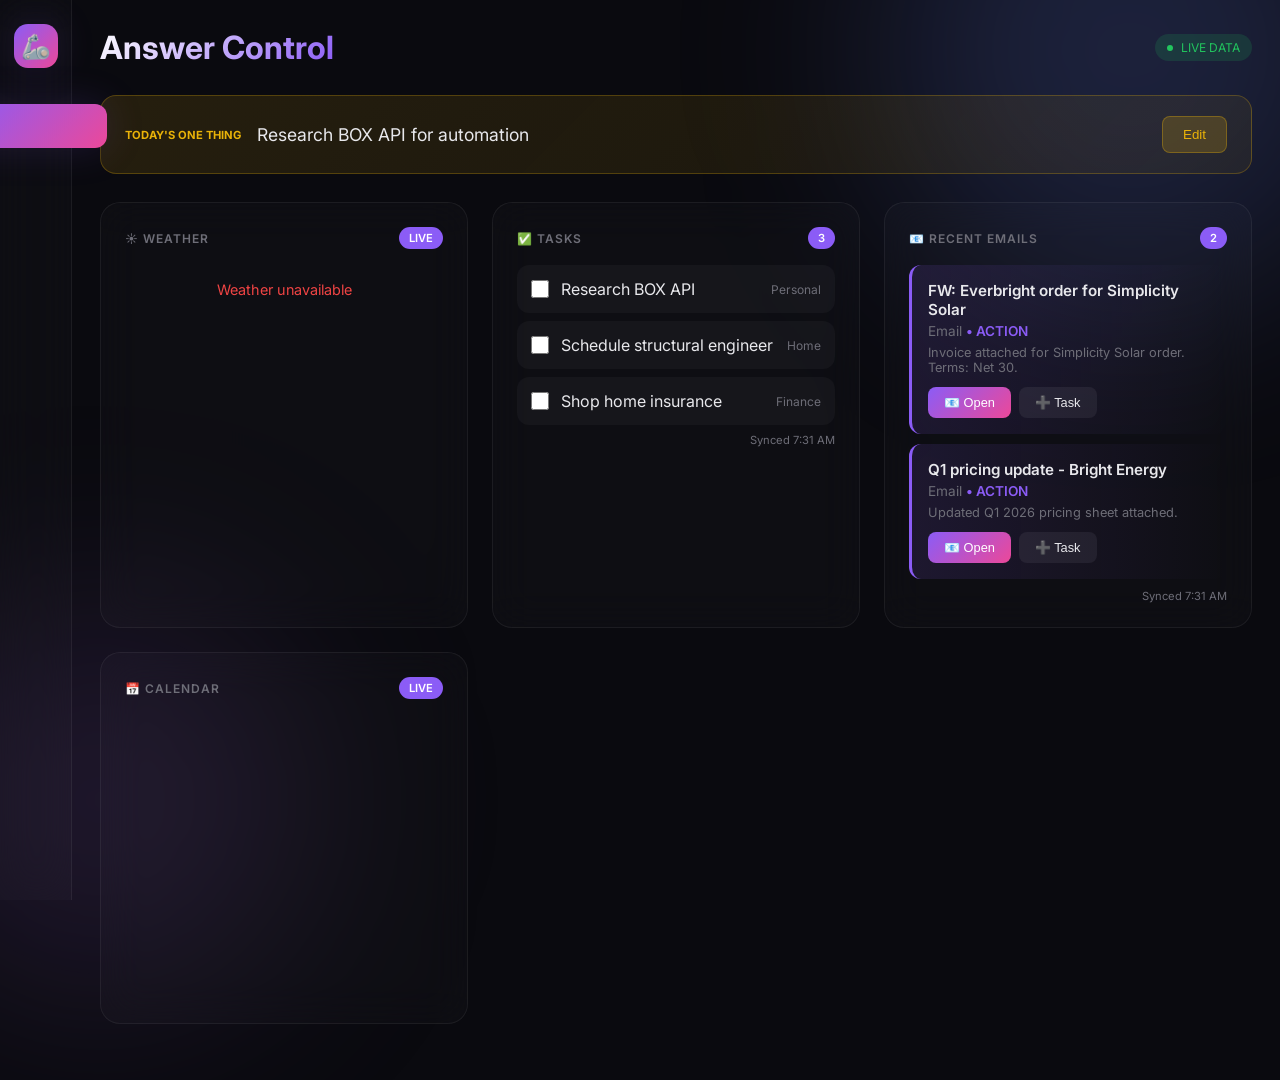
==== commit dc02673a: "v4.2: Live Gmail from classifier JSON" ====
--- a/index.html
+++ b/index.html
@@ -278,10 +278,17 @@
             }
         }
         
-        // ========== GMAIL (from localStorage - populated by classifier) ==========
-        function loadGmail() {
-            const saved = localStorage.getItem('kyleEmailThreads');
-            let emails = saved ? JSON.parse(saved) : getSampleEmails();
+        // ========== GMAIL (fetch from classifier JSON) ==========
+        async function loadGmail() {
+            let emails = [];
+            try {
+                const res = await fetch('dashboard-emails.json?_=' + Date.now());
+                emails = await res.json();
+            } catch (e) {
+                // Fallback to localStorage if fetch fails
+                const saved = localStorage.getItem('kyleEmailThreads');
+                emails = saved ? JSON.parse(saved) : getSampleEmails();
+            }
             
             // Filter to last 5, sort by newest
             emails = emails.slice(0, 5);
@@ -302,7 +309,7 @@
             const html = emails.map(e => `
                 <div class="gmail-item ${e.isAction ? 'action' : ''}">
                     <div class="gmail-subject">${escapeHtml(e.subject)}</div>
-                    <div class="gmail-sender">${escapeHtml(e.sender)} ${e.isAction ? '<span style="color:var(--accent-purple);font-weight:600;">• ACTION</span>' : ''}</div>
+                    <div class="gmail-sender">${escapeHtml(e.classification || 'Email')} ${e.isAction ? '<span style="color:var(--accent-purple);font-weight:600;">• ACTION</span>' : ''}</div>
                     <div class="gmail-preview">${escapeHtml(e.preview)}</div>
                     <div class="gmail-actions">
                         <button class="btn btn-primary" onclick="openGmailThread('${e.id}')">📧 Open</button>
